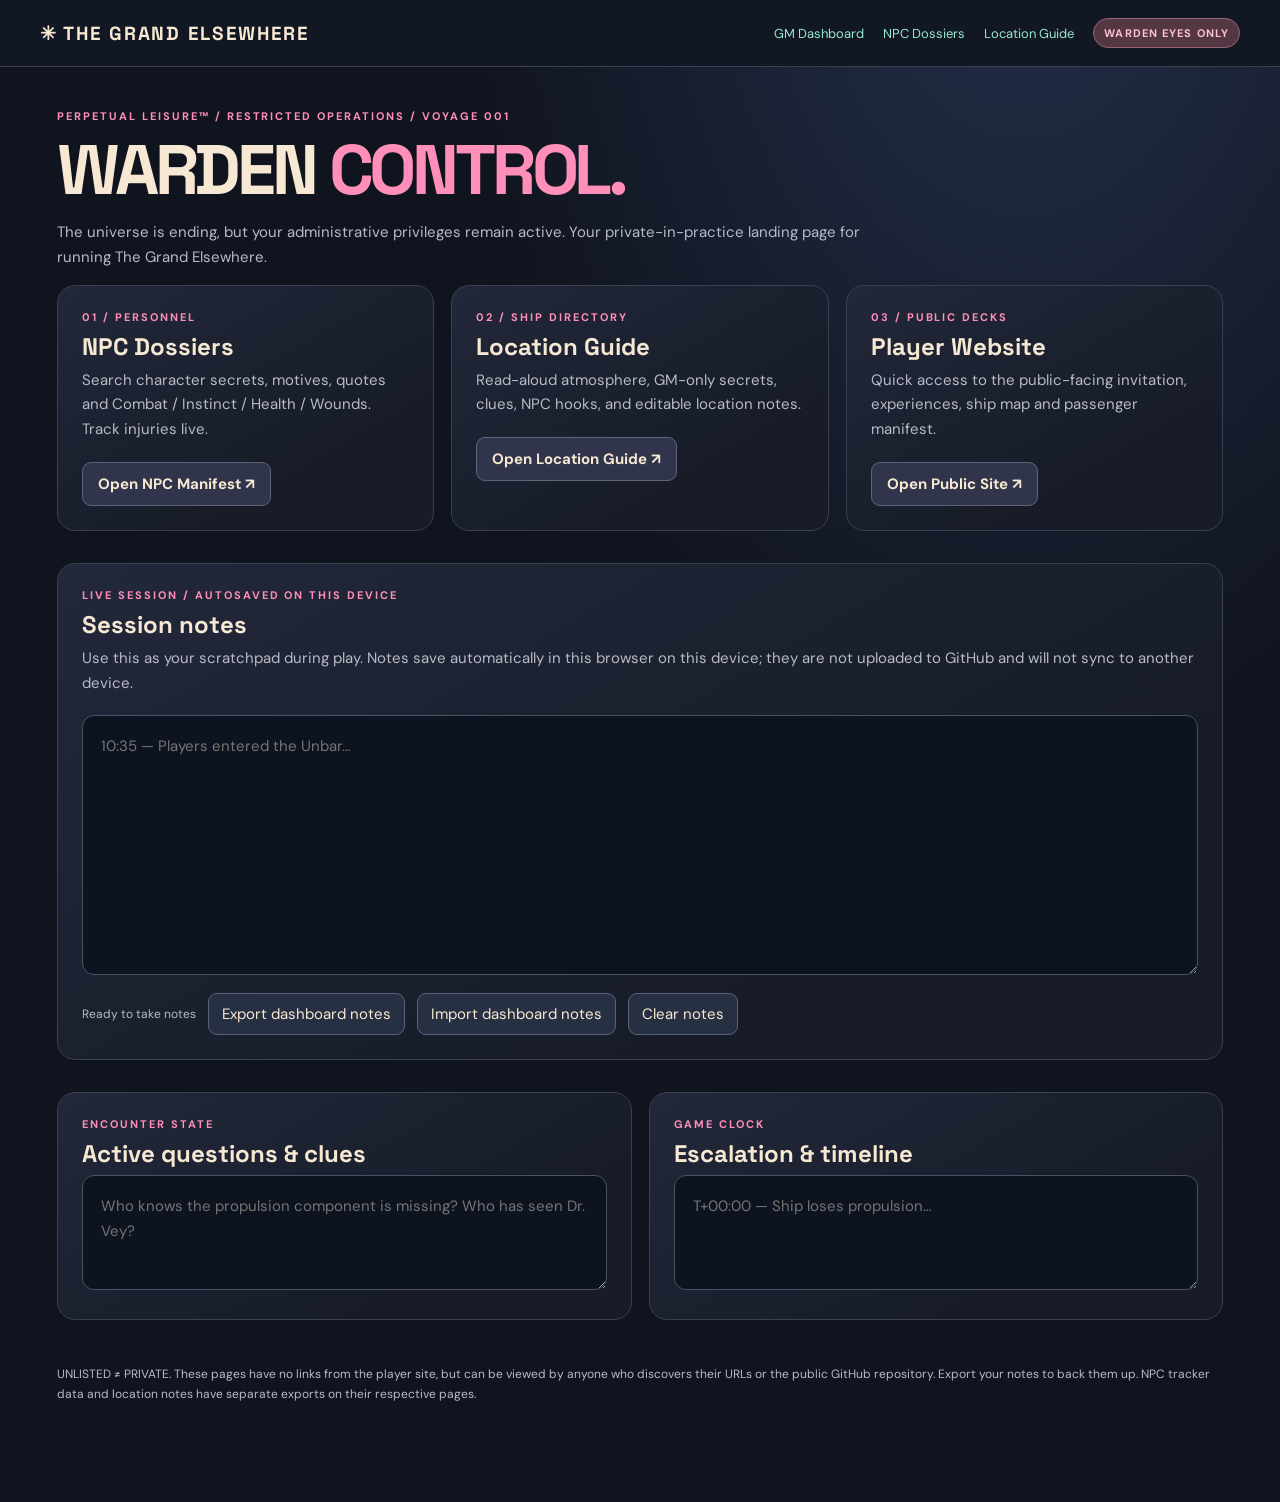
==== gm-dash.html @ 9418e7b9 "Add files via upload" ====
<!doctype html><html lang="en"><head><meta charset="utf-8"><meta name="viewport" content="width=device-width,initial-scale=1"><meta name="robots" content="noindex,nofollow,noarchive"><title>GM Dashboard — The Grand Elsewhere</title><style>@import url('https://fonts.googleapis.com/css2?family=DM+Sans:wght@400;500;600;700&family=Space+Grotesk:wght@400;500;600;700&display=swap');:root{--bg:#10141e;--panel:#191f2b;--line:#394052;--cream:#f7e8d3;--muted:#b8bbc7;--pink:#ff8eb9;--gold:#edce86;--mint:#98e8ce}*{box-sizing:border-box}body{margin:0;background:radial-gradient(ellipse at 80% -10%,#25304c,transparent 40%),var(--bg);color:var(--cream);font:15px 'DM Sans',sans-serif}a{color:var(--mint);text-decoration:none}a:hover{text-decoration:underline}button,input,textarea{font:inherit}button{cursor:pointer}header{border-bottom:1px solid var(--line);padding:18px max(20px,calc((100vw - 1200px)/2));display:flex;gap:16px;flex-wrap:wrap;align-items:center;justify-content:space-between;background:#121823;position:sticky;top:0;z-index:5}.brand{font:700 19px 'Space Grotesk';letter-spacing:.09em}.links{display:flex;gap:19px;align-items:center;flex-wrap:wrap;font-size:13px}.tag{background:#533743;color:#ffc0d5;padding:7px 10px;border:1px solid #966277;border-radius:30px;font-size:11px;font-weight:700;letter-spacing:.1em}main{max-width:1210px;margin:auto;padding:42px 22px 85px}.eyebrow{color:var(--pink);letter-spacing:.18em;font-size:11px;font-weight:700;text-transform:uppercase}h1{font:700 clamp(37px,6vw,70px)/1 'Space Grotesk';letter-spacing:-.06em;margin:12px 0}h1 em{font-style:normal;color:var(--pink)}h2{font:700 24px 'Space Grotesk';margin:8px 0 16px}p{line-height:1.65;color:var(--muted)}.lede{max-width:830px}.grid{display:grid;grid-template-columns:repeat(auto-fit,minmax(min(100%,320px),1fr));gap:17px}.panel,.location{border:1px solid var(--line);border-radius:18px;background:linear-gradient(150deg,#22283a,#171c28 70%);padding:24px}.panel h2{margin:7px 0 6px}.panel p{margin:0 0 20px}.action{display:inline-block;background:#30354b;border:1px solid #62637a;border-radius:9px;padding:11px 15px;font-weight:700;color:var(--cream)}.action:hover{background:#45435e;text-decoration:none}section{margin-top:32px}.textarea{width:100%;min-height:260px;resize:vertical;background:#0d1420;color:var(--cream);border:1px solid #485166;border-radius:12px;padding:18px;line-height:1.65;outline-color:var(--mint)}.smallarea{min-height:115px}.row{display:flex;gap:12px;flex-wrap:wrap;align-items:center}.btn{border:1px solid #59627a;border-radius:9px;background:#273043;color:var(--cream);padding:10px 13px}.btn:hover{border-color:var(--pink)}.meta{font-size:12px;color:var(--muted)}.divider{border-top:1px solid var(--line);margin:26px 0}.helper{color:var(--gold);font-size:12px}.search{width:100%;max-width:440px;border-radius:11px;background:#171f2b;color:var(--cream);border:1px solid var(--line);padding:13px 16px}.locgrid{display:grid;grid-template-columns:repeat(auto-fit,minmax(min(100%,340px),1fr));gap:15px}.location h2{font-size:23px}.location h3{font-size:11px;letter-spacing:.15em;color:var(--mint);margin:20px 0 5px;text-transform:uppercase}.location p{margin:5px 0 12px;font-size:13px}.pill{font-size:10px;letter-spacing:.12em;color:var(--gold);font-weight:700}.location details{border-top:1px solid var(--line);margin-top:17px;padding-top:12px}.location summary{cursor:pointer;color:var(--pink);font-weight:700}.location textarea{width:100%;min-height:83px;background:#0e1420;color:var(--cream);border:1px solid #485166;border-radius:9px;padding:11px;margin-top:12px}.footer{margin-top:45px;font-size:12px;color:var(--muted)}@media(max-width:600px){header{position:relative}}</style></head><body><header><div class="brand">✳ THE GRAND ELSEWHERE</div><nav class="links"><a href="gm-dash.html">GM Dashboard</a><a href="grand_elsewhere_gm.html">NPC Dossiers</a><a href="gm-locations.html">Location Guide</a><span class="tag">WARDEN EYES ONLY</span></nav></header><main><div class="eyebrow">Perpetual Leisure™ / Restricted Operations / Voyage 001</div><h1>WARDEN <em>CONTROL.</em></h1><p class="lede">The universe is ending, but your administrative privileges remain active. Your private-in-practice landing page for running The Grand Elsewhere.</p><div class="grid"><article class="panel"><div class="eyebrow">01 / Personnel</div><h2>NPC Dossiers</h2><p>Search character secrets, motives, quotes and Combat / Instinct / Health / Wounds. Track injuries live.</p><a class="action" href="grand_elsewhere_gm.html">Open NPC Manifest ↗</a></article><article class="panel"><div class="eyebrow">02 / Ship Directory</div><h2>Location Guide</h2><p>Read-aloud atmosphere, GM-only secrets, clues, NPC hooks, and editable location notes.</p><a class="action" href="gm-locations.html">Open Location Guide ↗</a></article><article class="panel"><div class="eyebrow">03 / Public Decks</div><h2>Player Website</h2><p>Quick access to the public-facing invitation, experiences, ship map and passenger manifest.</p><a class="action" href="index.html">Open Public Site ↗</a></article></div><section class="panel"><div class="eyebrow">Live Session / Autosaved on this device</div><h2>Session notes</h2><p>Use this as your scratchpad during play. Notes save automatically in this browser on this device; they are not uploaded to GitHub and will not sync to another device.</p><textarea class="textarea" id="notes" placeholder="10:35 — Players entered the Unbar…"></textarea><div class="row" style="margin-top:13px"><span id="status" class="meta" aria-live="polite">Ready to take notes</span><button class="btn" id="export">Export dashboard notes</button><button class="btn" id="import">Import dashboard notes</button><input id="file" type="file" accept="application/json,.json" hidden><button class="btn" id="clear">Clear notes</button></div></section><section class="grid"><article class="panel"><div class="eyebrow">Encounter state</div><h2>Active questions & clues</h2><textarea class="textarea smallarea" id="clues" placeholder="Who knows the propulsion component is missing? Who has seen Dr. Vey?"></textarea></article><article class="panel"><div class="eyebrow">Game clock</div><h2>Escalation & timeline</h2><textarea class="textarea smallarea" id="timeline" placeholder="T+00:00 — Ship loses propulsion…"></textarea></article></section><p class="footer">UNLISTED ≠ PRIVATE. These pages have no links from the player site, but can be viewed by anyone who discovers their URLs or the public GitHub repository. Export your notes to back them up. NPC tracker data and location notes have separate exports on their respective pages.</p></main><script>const K='grand_elsewhere_dashboard_v1';let d={};try{d=JSON.parse(localStorage.getItem(K)||'{}')}catch{};const ids=['notes','clues','timeline'];for(const id of ids){const el=document.getElementById(id);el.value=d[id]||'';el.addEventListener('input',()=>{d[id]=el.value;try{localStorage.setItem(K,JSON.stringify(d));document.getElementById('status').textContent='Saved locally ✓'}catch{document.getElementById('status').textContent='Save failed — export your notes'}})}document.getElementById('export').onclick=()=>{const a=document.createElement('a'),u=URL.createObjectURL(new Blob([JSON.stringify({version:1,sections:d},null,2)],{type:'application/json'}));a.href=u;a.download='grand-elsewhere-dashboard-notes.json';a.click();setTimeout(()=>URL.revokeObjectURL(u),1500)};document.getElementById('import').onclick=()=>document.getElementById('file').click();document.getElementById('file').onchange=async e=>{const f=e.target.files[0];if(!f)return;try{const obj=JSON.parse(await f.text());if(!obj.sections||typeof obj.sections!=='object')throw Error('Invalid notes file');if(!confirm('Replace the dashboard notes on this device with the imported notes?'))return;d={};for(const id of ids){d[id]=String(obj.sections[id]||'');document.getElementById(id).value=d[id]}localStorage.setItem(K,JSON.stringify(d));document.getElementById('status').textContent='Notes imported'}catch(err){alert('Import failed: '+err.message)}e.target.value=''};document.getElementById('clear').onclick=()=>{if(confirm('Permanently clear all three dashboard note fields on this device?')){d={};for(const id of ids)document.getElementById(id).value='';localStorage.removeItem(K);document.getElementById('status').textContent='Notes cleared'}};</script></body></html>
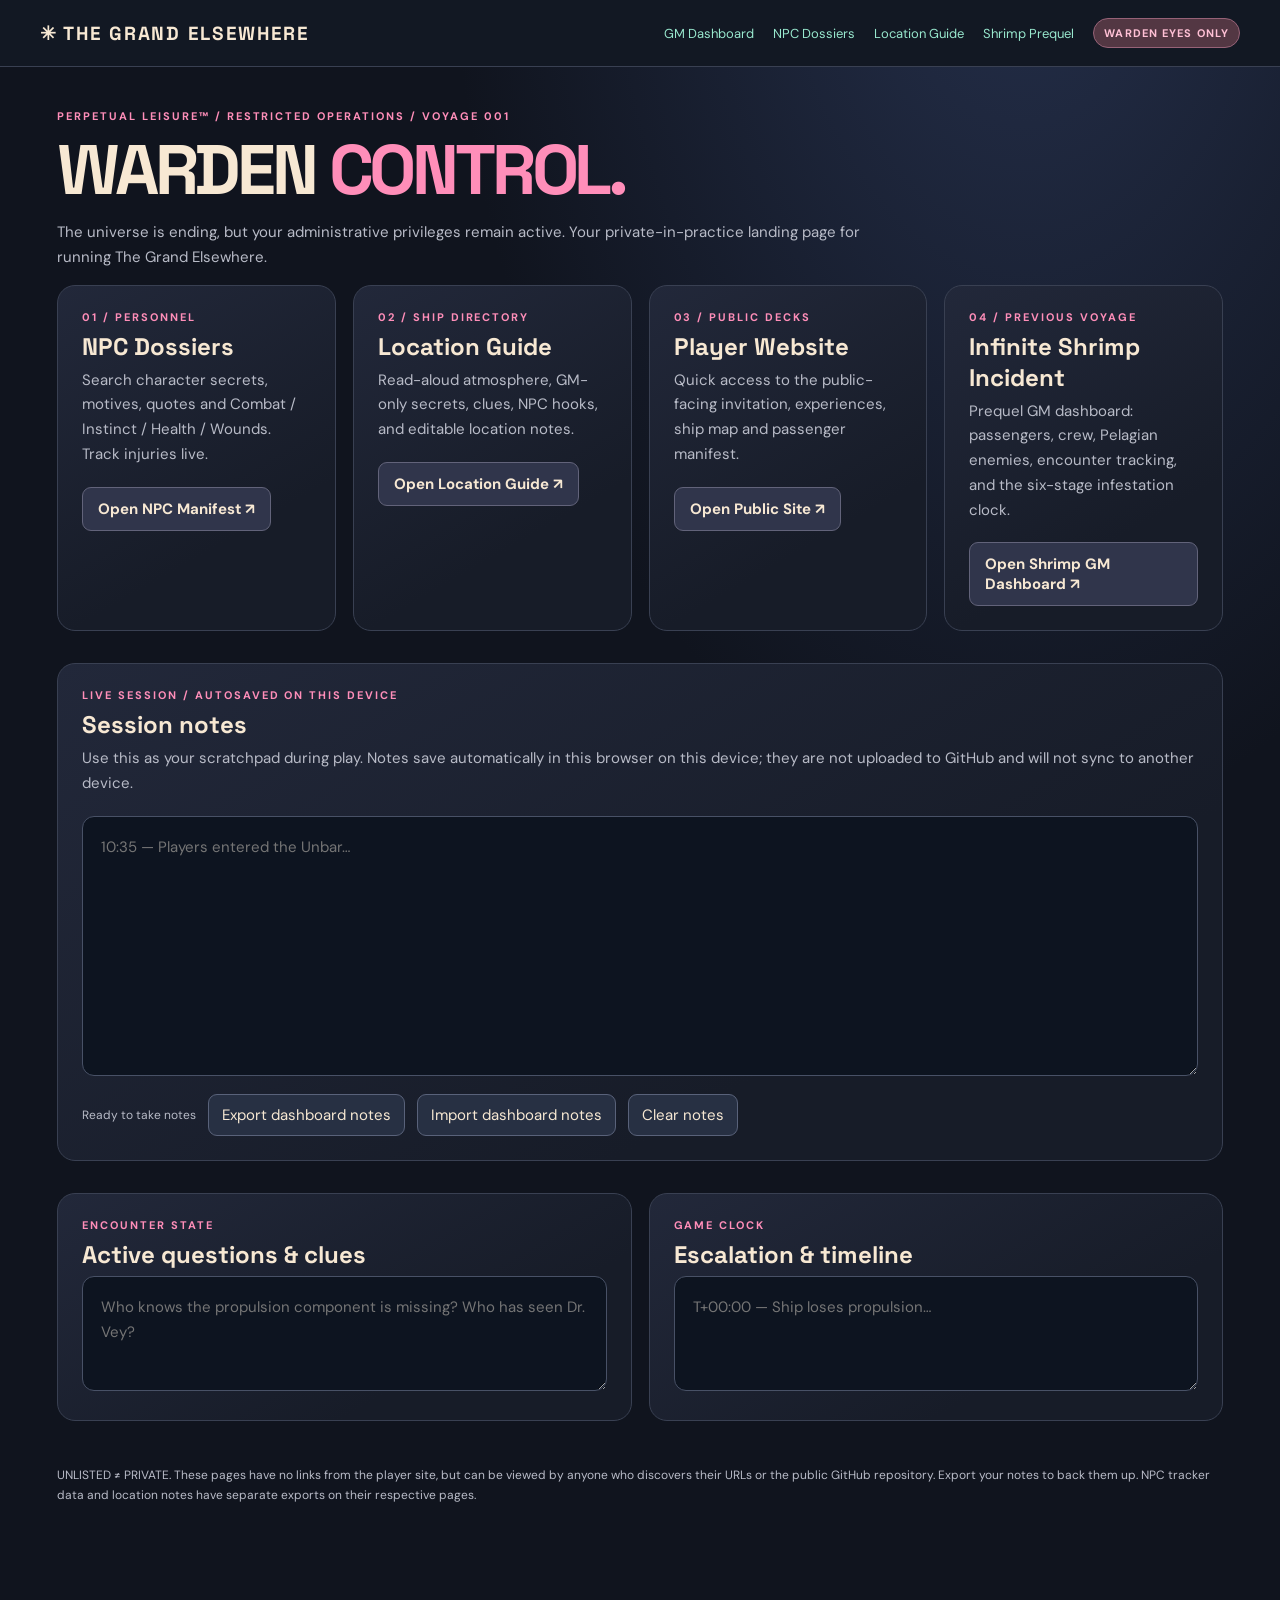
==== commit a6946782: "Add files via upload" ====
--- a/gm-dash.html
+++ b/gm-dash.html
@@ -1 +1,120 @@
-<!doctype html><html lang="en"><head><meta charset="utf-8"><meta name="viewport" content="width=device-width,initial-scale=1"><meta name="robots" content="noindex,nofollow,noarchive"><title>GM Dashboard — The Grand Elsewhere</title><style>@import url('https://fonts.googleapis.com/css2?family=DM+Sans:wght@400;500;600;700&family=Space+Grotesk:wght@400;500;600;700&display=swap');:root{--bg:#10141e;--panel:#191f2b;--line:#394052;--cream:#f7e8d3;--muted:#b8bbc7;--pink:#ff8eb9;--gold:#edce86;--mint:#98e8ce}*{box-sizing:border-box}body{margin:0;background:radial-gradient(ellipse at 80% -10%,#25304c,transparent 40%),var(--bg);color:var(--cream);font:15px 'DM Sans',sans-serif}a{color:var(--mint);text-decoration:none}a:hover{text-decoration:underline}button,input,textarea{font:inherit}button{cursor:pointer}header{border-bottom:1px solid var(--line);padding:18px max(20px,calc((100vw - 1200px)/2));display:flex;gap:16px;flex-wrap:wrap;align-items:center;justify-content:space-between;background:#121823;position:sticky;top:0;z-index:5}.brand{font:700 19px 'Space Grotesk';letter-spacing:.09em}.links{display:flex;gap:19px;align-items:center;flex-wrap:wrap;font-size:13px}.tag{background:#533743;color:#ffc0d5;padding:7px 10px;border:1px solid #966277;border-radius:30px;font-size:11px;font-weight:700;letter-spacing:.1em}main{max-width:1210px;margin:auto;padding:42px 22px 85px}.eyebrow{color:var(--pink);letter-spacing:.18em;font-size:11px;font-weight:700;text-transform:uppercase}h1{font:700 clamp(37px,6vw,70px)/1 'Space Grotesk';letter-spacing:-.06em;margin:12px 0}h1 em{font-style:normal;color:var(--pink)}h2{font:700 24px 'Space Grotesk';margin:8px 0 16px}p{line-height:1.65;color:var(--muted)}.lede{max-width:830px}.grid{display:grid;grid-template-columns:repeat(auto-fit,minmax(min(100%,320px),1fr));gap:17px}.panel,.location{border:1px solid var(--line);border-radius:18px;background:linear-gradient(150deg,#22283a,#171c28 70%);padding:24px}.panel h2{margin:7px 0 6px}.panel p{margin:0 0 20px}.action{display:inline-block;background:#30354b;border:1px solid #62637a;border-radius:9px;padding:11px 15px;font-weight:700;color:var(--cream)}.action:hover{background:#45435e;text-decoration:none}section{margin-top:32px}.textarea{width:100%;min-height:260px;resize:vertical;background:#0d1420;color:var(--cream);border:1px solid #485166;border-radius:12px;padding:18px;line-height:1.65;outline-color:var(--mint)}.smallarea{min-height:115px}.row{display:flex;gap:12px;flex-wrap:wrap;align-items:center}.btn{border:1px solid #59627a;border-radius:9px;background:#273043;color:var(--cream);padding:10px 13px}.btn:hover{border-color:var(--pink)}.meta{font-size:12px;color:var(--muted)}.divider{border-top:1px solid var(--line);margin:26px 0}.helper{color:var(--gold);font-size:12px}.search{width:100%;max-width:440px;border-radius:11px;background:#171f2b;color:var(--cream);border:1px solid var(--line);padding:13px 16px}.locgrid{display:grid;grid-template-columns:repeat(auto-fit,minmax(min(100%,340px),1fr));gap:15px}.location h2{font-size:23px}.location h3{font-size:11px;letter-spacing:.15em;color:var(--mint);margin:20px 0 5px;text-transform:uppercase}.location p{margin:5px 0 12px;font-size:13px}.pill{font-size:10px;letter-spacing:.12em;color:var(--gold);font-weight:700}.location details{border-top:1px solid var(--line);margin-top:17px;padding-top:12px}.location summary{cursor:pointer;color:var(--pink);font-weight:700}.location textarea{width:100%;min-height:83px;background:#0e1420;color:var(--cream);border:1px solid #485166;border-radius:9px;padding:11px;margin-top:12px}.footer{margin-top:45px;font-size:12px;color:var(--muted)}@media(max-width:600px){header{position:relative}}</style></head><body><header><div class="brand">✳ THE GRAND ELSEWHERE</div><nav class="links"><a href="gm-dash.html">GM Dashboard</a><a href="grand_elsewhere_gm.html">NPC Dossiers</a><a href="gm-locations.html">Location Guide</a><span class="tag">WARDEN EYES ONLY</span></nav></header><main><div class="eyebrow">Perpetual Leisure™ / Restricted Operations / Voyage 001</div><h1>WARDEN <em>CONTROL.</em></h1><p class="lede">The universe is ending, but your administrative privileges remain active. Your private-in-practice landing page for running The Grand Elsewhere.</p><div class="grid"><article class="panel"><div class="eyebrow">01 / Personnel</div><h2>NPC Dossiers</h2><p>Search character secrets, motives, quotes and Combat / Instinct / Health / Wounds. Track injuries live.</p><a class="action" href="grand_elsewhere_gm.html">Open NPC Manifest ↗</a></article><article class="panel"><div class="eyebrow">02 / Ship Directory</div><h2>Location Guide</h2><p>Read-aloud atmosphere, GM-only secrets, clues, NPC hooks, and editable location notes.</p><a class="action" href="gm-locations.html">Open Location Guide ↗</a></article><article class="panel"><div class="eyebrow">03 / Public Decks</div><h2>Player Website</h2><p>Quick access to the public-facing invitation, experiences, ship map and passenger manifest.</p><a class="action" href="index.html">Open Public Site ↗</a></article></div><section class="panel"><div class="eyebrow">Live Session / Autosaved on this device</div><h2>Session notes</h2><p>Use this as your scratchpad during play. Notes save automatically in this browser on this device; they are not uploaded to GitHub and will not sync to another device.</p><textarea class="textarea" id="notes" placeholder="10:35 — Players entered the Unbar…"></textarea><div class="row" style="margin-top:13px"><span id="status" class="meta" aria-live="polite">Ready to take notes</span><button class="btn" id="export">Export dashboard notes</button><button class="btn" id="import">Import dashboard notes</button><input id="file" type="file" accept="application/json,.json" hidden><button class="btn" id="clear">Clear notes</button></div></section><section class="grid"><article class="panel"><div class="eyebrow">Encounter state</div><h2>Active questions & clues</h2><textarea class="textarea smallarea" id="clues" placeholder="Who knows the propulsion component is missing? Who has seen Dr. Vey?"></textarea></article><article class="panel"><div class="eyebrow">Game clock</div><h2>Escalation & timeline</h2><textarea class="textarea smallarea" id="timeline" placeholder="T+00:00 — Ship loses propulsion…"></textarea></article></section><p class="footer">UNLISTED ≠ PRIVATE. These pages have no links from the player site, but can be viewed by anyone who discovers their URLs or the public GitHub repository. Export your notes to back them up. NPC tracker data and location notes have separate exports on their respective pages.</p></main><script>const K='grand_elsewhere_dashboard_v1';let d={};try{d=JSON.parse(localStorage.getItem(K)||'{}')}catch{};const ids=['notes','clues','timeline'];for(const id of ids){const el=document.getElementById(id);el.value=d[id]||'';el.addEventListener('input',()=>{d[id]=el.value;try{localStorage.setItem(K,JSON.stringify(d));document.getElementById('status').textContent='Saved locally ✓'}catch{document.getElementById('status').textContent='Save failed — export your notes'}})}document.getElementById('export').onclick=()=>{const a=document.createElement('a'),u=URL.createObjectURL(new Blob([JSON.stringify({version:1,sections:d},null,2)],{type:'application/json'}));a.href=u;a.download='grand-elsewhere-dashboard-notes.json';a.click();setTimeout(()=>URL.revokeObjectURL(u),1500)};document.getElementById('import').onclick=()=>document.getElementById('file').click();document.getElementById('file').onchange=async e=>{const f=e.target.files[0];if(!f)return;try{const obj=JSON.parse(await f.text());if(!obj.sections||typeof obj.sections!=='object')throw Error('Invalid notes file');if(!confirm('Replace the dashboard notes on this device with the imported notes?'))return;d={};for(const id of ids){d[id]=String(obj.sections[id]||'');document.getElementById(id).value=d[id]}localStorage.setItem(K,JSON.stringify(d));document.getElementById('status').textContent='Notes imported'}catch(err){alert('Import failed: '+err.message)}e.target.value=''};document.getElementById('clear').onclick=()=>{if(confirm('Permanently clear all three dashboard note fields on this device?')){d={};for(const id of ids)document.getElementById(id).value='';localStorage.removeItem(K);document.getElementById('status').textContent='Notes cleared'}};</script></body></html>+<!doctype html>
+<html lang="en">
+<head>
+<meta charset="utf-8">
+<meta name="viewport" content="width=device-width,initial-scale=1">
+<meta name="robots" content="noindex,nofollow,noarchive">
+<title>GM Dashboard — The Grand Elsewhere</title>
+<style>
+@import url('https://fonts.googleapis.com/css2?family=DM+Sans:wght@400;500;600;700&family=Space+Grotesk:wght@400;500;600;700&display=swap');
+:root{--bg:#10141e;--panel:#191f2b;--line:#394052;--cream:#f7e8d3;--muted:#b8bbc7;--pink:#ff8eb9;--gold:#edce86;--mint:#98e8ce}
+*{box-sizing:border-box}
+body{margin:0;background:radial-gradient(ellipse at 80% -10%,#25304c,transparent 40%),var(--bg);color:var(--cream);font:15px 'DM Sans',sans-serif}
+a{color:var(--mint);text-decoration:none}a:hover{text-decoration:underline}button,input,textarea{font:inherit}button{cursor:pointer}
+header{border-bottom:1px solid var(--line);padding:18px max(20px,calc((100vw - 1200px)/2));display:flex;gap:16px;flex-wrap:wrap;align-items:center;justify-content:space-between;background:#121823;position:sticky;top:0;z-index:5}
+.brand{font:700 19px 'Space Grotesk';letter-spacing:.09em}.links{display:flex;gap:19px;align-items:center;flex-wrap:wrap;font-size:13px}
+.tag{background:#533743;color:#ffc0d5;padding:7px 10px;border:1px solid #966277;border-radius:30px;font-size:11px;font-weight:700;letter-spacing:.1em}
+main{max-width:1210px;margin:auto;padding:42px 22px 85px}.eyebrow{color:var(--pink);letter-spacing:.18em;font-size:11px;font-weight:700;text-transform:uppercase}
+h1{font:700 clamp(37px,6vw,70px)/1 'Space Grotesk';letter-spacing:-.06em;margin:12px 0}h1 em{font-style:normal;color:var(--pink)}
+h2{font:700 24px 'Space Grotesk';margin:8px 0 16px}p{line-height:1.65;color:var(--muted)}.lede{max-width:830px}
+.grid{display:grid;grid-template-columns:repeat(auto-fit,minmax(min(100%,270px),1fr));gap:17px}
+.panel,.location{border:1px solid var(--line);border-radius:18px;background:linear-gradient(150deg,#22283a,#171c28 70%);padding:24px}
+.panel h2{margin:7px 0 6px}.panel p{margin:0 0 20px}
+.action{display:inline-block;background:#30354b;border:1px solid #62637a;border-radius:9px;padding:11px 15px;font-weight:700;color:var(--cream)}
+.action:hover{background:#45435e;text-decoration:none}
+section{margin-top:32px}.textarea{width:100%;min-height:260px;resize:vertical;background:#0d1420;color:var(--cream);border:1px solid #485166;border-radius:12px;padding:18px;line-height:1.65;outline-color:var(--mint)}
+.smallarea{min-height:115px}.row{display:flex;gap:12px;flex-wrap:wrap;align-items:center}
+.btn{border:1px solid #59627a;border-radius:9px;background:#273043;color:var(--cream);padding:10px 13px}.btn:hover{border-color:var(--pink)}
+.meta{font-size:12px;color:var(--muted)}.divider{border-top:1px solid var(--line);margin:26px 0}.helper{color:var(--gold);font-size:12px}
+.search{width:100%;max-width:440px;border-radius:11px;background:#171f2b;color:var(--cream);border:1px solid var(--line);padding:13px 16px}
+.locgrid{display:grid;grid-template-columns:repeat(auto-fit,minmax(min(100%,340px),1fr));gap:15px}
+.location h2{font-size:23px}.location h3{font-size:11px;letter-spacing:.15em;color:var(--mint);margin:20px 0 5px;text-transform:uppercase}.location p{margin:5px 0 12px;font-size:13px}.pill{font-size:10px;letter-spacing:.12em;color:var(--gold);font-weight:700}.location details{border-top:1px solid var(--line);margin-top:17px;padding-top:12px}.location summary{cursor:pointer;color:var(--pink);font-weight:700}.location textarea{width:100%;min-height:83px;background:#0e1420;color:var(--cream);border:1px solid #485166;border-radius:9px;padding:11px;margin-top:12px}
+.footer{margin-top:45px;font-size:12px;color:var(--muted)}@media(max-width:600px){header{position:relative}}
+</style>
+</head>
+<body>
+<header>
+  <div class="brand">✳ THE GRAND ELSEWHERE</div>
+  <nav class="links">
+    <a href="gm-dash.html">GM Dashboard</a>
+    <a href="grand_elsewhere_gm.html">NPC Dossiers</a>
+    <a href="gm-locations.html">Location Guide</a>
+    <a href="grand_elsewhere_shrimp_gm_v2.html">Shrimp Prequel</a>
+    <span class="tag">WARDEN EYES ONLY</span>
+  </nav>
+</header>
+<main>
+  <div class="eyebrow">Perpetual Leisure™ / Restricted Operations / Voyage 001</div>
+  <h1>WARDEN <em>CONTROL.</em></h1>
+  <p class="lede">The universe is ending, but your administrative privileges remain active. Your private-in-practice landing page for running The Grand Elsewhere.</p>
+  <div class="grid">
+    <article class="panel">
+      <div class="eyebrow">01 / Personnel</div>
+      <h2>NPC Dossiers</h2>
+      <p>Search character secrets, motives, quotes and Combat / Instinct / Health / Wounds. Track injuries live.</p>
+      <a class="action" href="grand_elsewhere_gm.html">Open NPC Manifest ↗</a>
+    </article>
+    <article class="panel">
+      <div class="eyebrow">02 / Ship Directory</div>
+      <h2>Location Guide</h2>
+      <p>Read-aloud atmosphere, GM-only secrets, clues, NPC hooks, and editable location notes.</p>
+      <a class="action" href="gm-locations.html">Open Location Guide ↗</a>
+    </article>
+    <article class="panel">
+      <div class="eyebrow">03 / Public Decks</div>
+      <h2>Player Website</h2>
+      <p>Quick access to the public-facing invitation, experiences, ship map and passenger manifest.</p>
+      <a class="action" href="index.html">Open Public Site ↗</a>
+    </article>
+    <article class="panel">
+      <div class="eyebrow">04 / Previous Voyage</div>
+      <h2>Infinite Shrimp Incident</h2>
+      <p>Prequel GM dashboard: passengers, crew, Pelagian enemies, encounter tracking, and the six-stage infestation clock.</p>
+      <a class="action" href="grand_elsewhere_shrimp_gm_v2.html">Open Shrimp GM Dashboard ↗</a>
+    </article>
+  </div>
+  <section class="panel">
+    <div class="eyebrow">Live Session / Autosaved on this device</div>
+    <h2>Session notes</h2>
+    <p>Use this as your scratchpad during play. Notes save automatically in this browser on this device; they are not uploaded to GitHub and will not sync to another device.</p>
+    <textarea class="textarea" id="notes" placeholder="10:35 — Players entered the Unbar…"></textarea>
+    <div class="row" style="margin-top:13px">
+      <span id="status" class="meta" aria-live="polite">Ready to take notes</span>
+      <button class="btn" id="export">Export dashboard notes</button>
+      <button class="btn" id="import">Import dashboard notes</button>
+      <input id="file" type="file" accept="application/json,.json" hidden>
+      <button class="btn" id="clear">Clear notes</button>
+    </div>
+  </section>
+  <section class="grid">
+    <article class="panel"><div class="eyebrow">Encounter state</div><h2>Active questions &amp; clues</h2><textarea class="textarea smallarea" id="clues" placeholder="Who knows the propulsion component is missing? Who has seen Dr. Vey?"></textarea></article>
+    <article class="panel"><div class="eyebrow">Game clock</div><h2>Escalation &amp; timeline</h2><textarea class="textarea smallarea" id="timeline" placeholder="T+00:00 — Ship loses propulsion…"></textarea></article>
+  </section>
+  <p class="footer">UNLISTED ≠ PRIVATE. These pages have no links from the player site, but can be viewed by anyone who discovers their URLs or the public GitHub repository. Export your notes to back them up. NPC tracker data and location notes have separate exports on their respective pages.</p>
+</main>
+<script>
+const K='grand_elsewhere_dashboard_v1';
+let d={};try{d=JSON.parse(localStorage.getItem(K)||'{}')}catch{}
+const ids=['notes','clues','timeline'];
+for(const id of ids){
+  const el=document.getElementById(id);el.value=d[id]||'';
+  el.addEventListener('input',()=>{d[id]=el.value;try{localStorage.setItem(K,JSON.stringify(d));document.getElementById('status').textContent='Saved locally ✓'}catch{document.getElementById('status').textContent='Save failed — export your notes'}})
+}
+document.getElementById('export').onclick=()=>{
+  const a=document.createElement('a'),u=URL.createObjectURL(new Blob([JSON.stringify({version:1,sections:d},null,2)],{type:'application/json'}));
+  a.href=u;a.download='grand-elsewhere-dashboard-notes.json';a.click();setTimeout(()=>URL.revokeObjectURL(u),1500)
+};
+document.getElementById('import').onclick=()=>document.getElementById('file').click();
+document.getElementById('file').onchange=async e=>{
+  const f=e.target.files[0];if(!f)return;
+  try{const obj=JSON.parse(await f.text());if(!obj.sections||typeof obj.sections!=='object')throw Error('Invalid notes file');if(!confirm('Replace the dashboard notes on this device with the imported notes?'))return;
+    d={};for(const id of ids){d[id]=String(obj.sections[id]||'');document.getElementById(id).value=d[id]};
+    localStorage.setItem(K,JSON.stringify(d));document.getElementById('status').textContent='Notes imported'
+  }catch(err){alert('Import failed: '+err.message)}e.target.value=''
+};
+document.getElementById('clear').onclick=()=>{
+  if(confirm('Permanently clear all three dashboard note fields on this device?')){d={};for(const id of ids)document.getElementById(id).value='';localStorage.removeItem(K);document.getElementById('status').textContent='Notes cleared'}
+};
+</script>
+</body>
+</html>
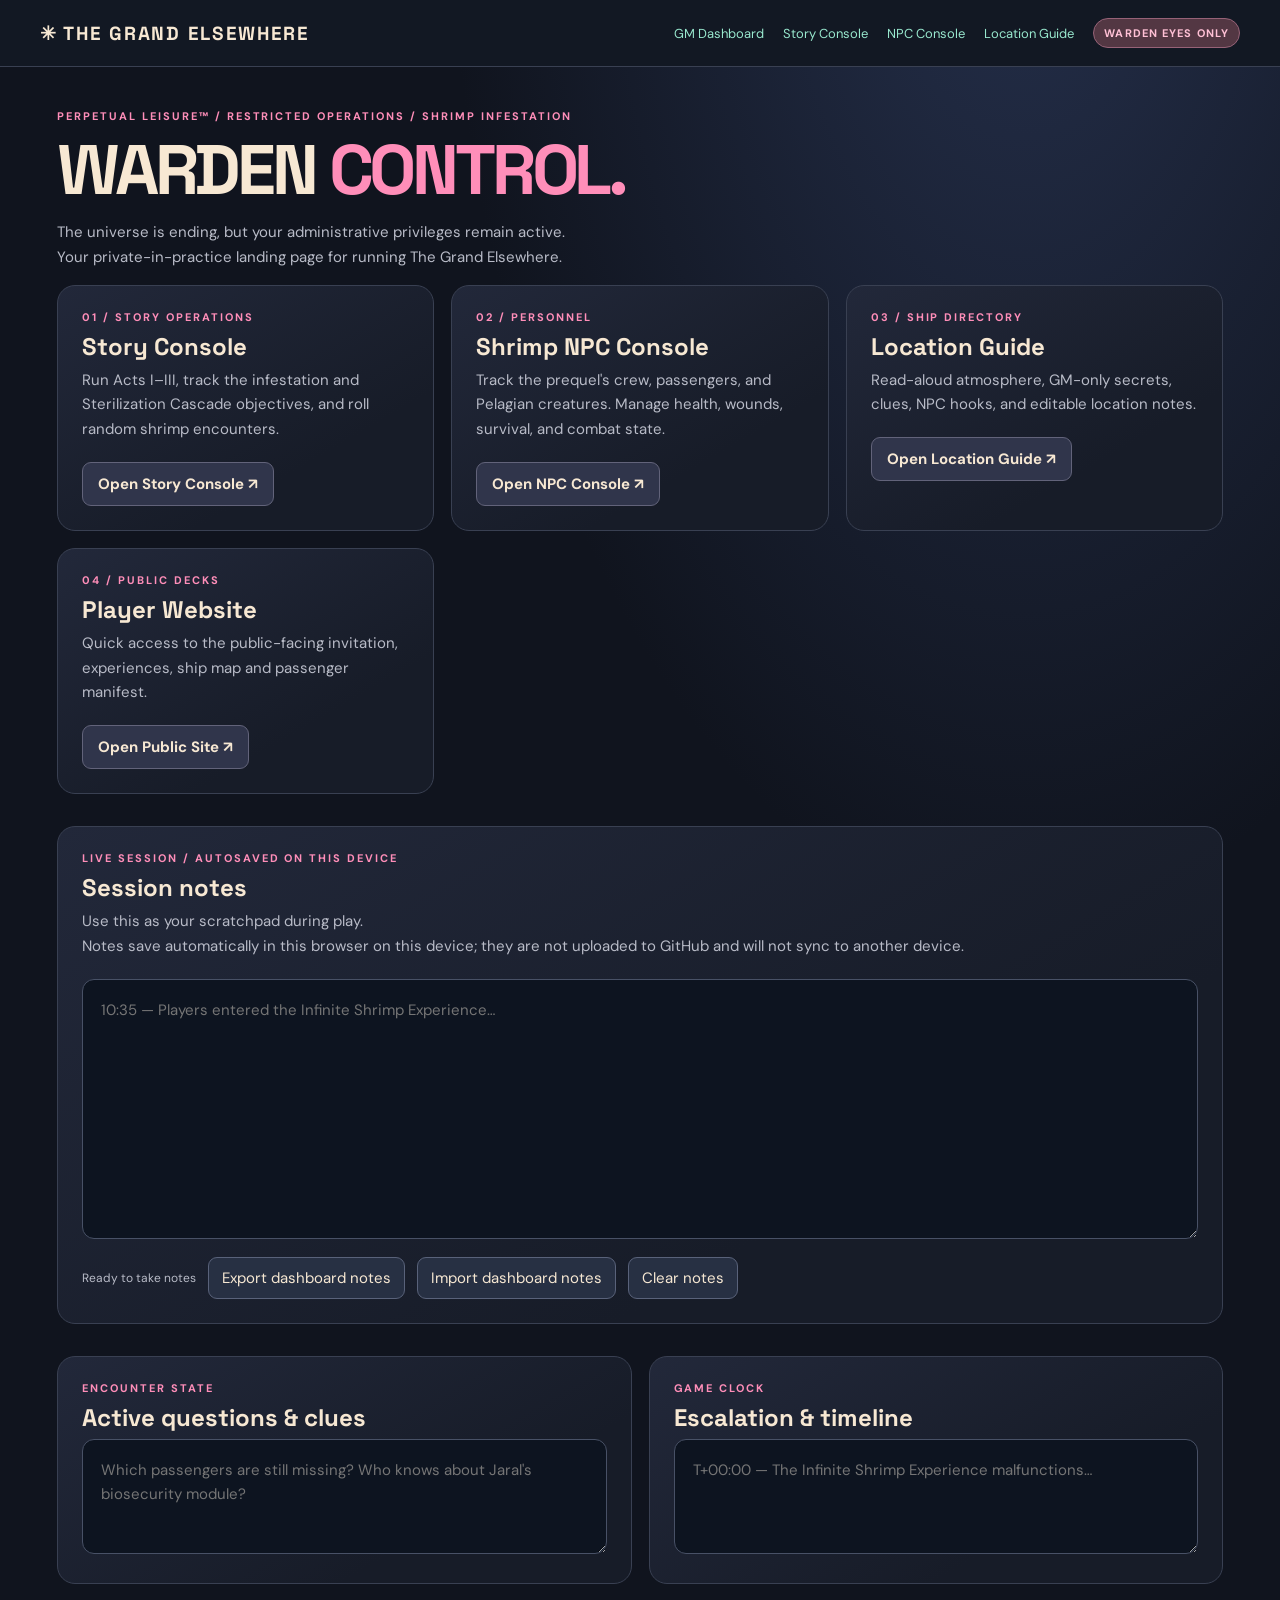
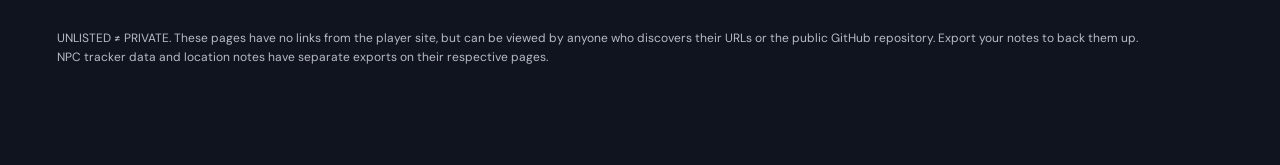
==== commit c72b407a: "Add files via upload" ====
--- a/gm-dash.html
+++ b/gm-dash.html
@@ -8,113 +8,42 @@
 <style>
 @import url('https://fonts.googleapis.com/css2?family=DM+Sans:wght@400;500;600;700&family=Space+Grotesk:wght@400;500;600;700&display=swap');
 :root{--bg:#10141e;--panel:#191f2b;--line:#394052;--cream:#f7e8d3;--muted:#b8bbc7;--pink:#ff8eb9;--gold:#edce86;--mint:#98e8ce}
-*{box-sizing:border-box}
-body{margin:0;background:radial-gradient(ellipse at 80% -10%,#25304c,transparent 40%),var(--bg);color:var(--cream);font:15px 'DM Sans',sans-serif}
+*{box-sizing:border-box}body{margin:0;background:radial-gradient(ellipse at 80% -10%,#25304c,transparent 40%),var(--bg);color:var(--cream);font:15px 'DM Sans',sans-serif}
 a{color:var(--mint);text-decoration:none}a:hover{text-decoration:underline}button,input,textarea{font:inherit}button{cursor:pointer}
 header{border-bottom:1px solid var(--line);padding:18px max(20px,calc((100vw - 1200px)/2));display:flex;gap:16px;flex-wrap:wrap;align-items:center;justify-content:space-between;background:#121823;position:sticky;top:0;z-index:5}
 .brand{font:700 19px 'Space Grotesk';letter-spacing:.09em}.links{display:flex;gap:19px;align-items:center;flex-wrap:wrap;font-size:13px}
 .tag{background:#533743;color:#ffc0d5;padding:7px 10px;border:1px solid #966277;border-radius:30px;font-size:11px;font-weight:700;letter-spacing:.1em}
 main{max-width:1210px;margin:auto;padding:42px 22px 85px}.eyebrow{color:var(--pink);letter-spacing:.18em;font-size:11px;font-weight:700;text-transform:uppercase}
-h1{font:700 clamp(37px,6vw,70px)/1 'Space Grotesk';letter-spacing:-.06em;margin:12px 0}h1 em{font-style:normal;color:var(--pink)}
-h2{font:700 24px 'Space Grotesk';margin:8px 0 16px}p{line-height:1.65;color:var(--muted)}.lede{max-width:830px}
-.grid{display:grid;grid-template-columns:repeat(auto-fit,minmax(min(100%,270px),1fr));gap:17px}
-.panel,.location{border:1px solid var(--line);border-radius:18px;background:linear-gradient(150deg,#22283a,#171c28 70%);padding:24px}
-.panel h2{margin:7px 0 6px}.panel p{margin:0 0 20px}
-.action{display:inline-block;background:#30354b;border:1px solid #62637a;border-radius:9px;padding:11px 15px;font-weight:700;color:var(--cream)}
-.action:hover{background:#45435e;text-decoration:none}
-section{margin-top:32px}.textarea{width:100%;min-height:260px;resize:vertical;background:#0d1420;color:var(--cream);border:1px solid #485166;border-radius:12px;padding:18px;line-height:1.65;outline-color:var(--mint)}
-.smallarea{min-height:115px}.row{display:flex;gap:12px;flex-wrap:wrap;align-items:center}
-.btn{border:1px solid #59627a;border-radius:9px;background:#273043;color:var(--cream);padding:10px 13px}.btn:hover{border-color:var(--pink)}
-.meta{font-size:12px;color:var(--muted)}.divider{border-top:1px solid var(--line);margin:26px 0}.helper{color:var(--gold);font-size:12px}
-.search{width:100%;max-width:440px;border-radius:11px;background:#171f2b;color:var(--cream);border:1px solid var(--line);padding:13px 16px}
-.locgrid{display:grid;grid-template-columns:repeat(auto-fit,minmax(min(100%,340px),1fr));gap:15px}
-.location h2{font-size:23px}.location h3{font-size:11px;letter-spacing:.15em;color:var(--mint);margin:20px 0 5px;text-transform:uppercase}.location p{margin:5px 0 12px;font-size:13px}.pill{font-size:10px;letter-spacing:.12em;color:var(--gold);font-weight:700}.location details{border-top:1px solid var(--line);margin-top:17px;padding-top:12px}.location summary{cursor:pointer;color:var(--pink);font-weight:700}.location textarea{width:100%;min-height:83px;background:#0e1420;color:var(--cream);border:1px solid #485166;border-radius:9px;padding:11px;margin-top:12px}
-.footer{margin-top:45px;font-size:12px;color:var(--muted)}@media(max-width:600px){header{position:relative}}
+h1{font:700 clamp(37px,6vw,70px)/1 'Space Grotesk';letter-spacing:-.06em;margin:12px 0}h1 em{font-style:normal;color:var(--pink)}h2{font:700 24px 'Space Grotesk';margin:8px 0 16px}p{line-height:1.65;color:var(--muted)}.lede{max-width:830px}
+.grid{display:grid;grid-template-columns:repeat(auto-fit,minmax(min(100%,320px),1fr));gap:17px}
+.panel,.location{border:1px solid var(--line);border-radius:18px;background:linear-gradient(150deg,#22283a,#171c28 70%);padding:24px}.panel h2{margin:7px 0 6px}.panel p{margin:0 0 20px}
+.action{display:inline-block;background:#30354b;border:1px solid #62637a;border-radius:9px;padding:11px 15px;font-weight:700;color:var(--cream)}.action:hover{background:#45435e;text-decoration:none}
+section{margin-top:32px}.textarea{width:100%;min-height:260px;resize:vertical;background:#0d1420;color:var(--cream);border:1px solid #485166;border-radius:12px;padding:18px;line-height:1.65;outline-color:var(--mint)}.smallarea{min-height:115px}
+.row{display:flex;gap:12px;flex-wrap:wrap;align-items:center}.btn{border:1px solid #59627a;border-radius:9px;background:#273043;color:var(--cream);padding:10px 13px}.btn:hover{border-color:var(--pink)}.meta{font-size:12px;color:var(--muted)}.divider{border-top:1px solid var(--line);margin:26px 0}.helper{color:var(--gold);font-size:12px}.search{width:100%;max-width:440px;border-radius:11px;background:#171f2b;color:var(--cream);border:1px solid var(--line);padding:13px 16px}.locgrid{display:grid;grid-template-columns:repeat(auto-fit,minmax(min(100%,340px),1fr));gap:15px}.location h2{font-size:23px}.location h3{font-size:11px;letter-spacing:.15em;color:var(--mint);margin:20px 0 5px;text-transform:uppercase}.location p{margin:5px 0 12px;font-size:13px}.pill{font-size:10px;letter-spacing:.12em;color:var(--gold);font-weight:700}.location details{border-top:1px solid var(--line);margin-top:17px;padding-top:12px}.location summary{cursor:pointer;color:var(--pink);font-weight:700}.location textarea{width:100%;min-height:83px;background:#0e1420;color:var(--cream);border:1px solid #485166;border-radius:9px;padding:11px;margin-top:12px}.footer{margin-top:45px;font-size:12px;color:var(--muted)}
+@media(max-width:600px){header{position:relative}}
 </style>
 </head>
 <body>
-<header>
-  <div class="brand">✳ THE GRAND ELSEWHERE</div>
-  <nav class="links">
-    <a href="gm-dash.html">GM Dashboard</a>
-    <a href="grand_elsewhere_gm.html">NPC Dossiers</a>
-    <a href="gm-locations.html">Location Guide</a>
-    <a href="grand_elsewhere_shrimp_gm_v2.html">Shrimp Prequel</a>
-    <span class="tag">WARDEN EYES ONLY</span>
-  </nav>
-</header>
+<header><div class="brand">✳ THE GRAND ELSEWHERE</div><nav class="links"><a href="gm-dash.html">GM Dashboard</a><a href="shrimp_story_console.html">Story Console</a><a href="shrimp_npc_console.html">NPC Console</a><a href="gm-locations.html">Location Guide</a><span class="tag">WARDEN EYES ONLY</span></nav></header>
 <main>
-  <div class="eyebrow">Perpetual Leisure™ / Restricted Operations / Voyage 001</div>
-  <h1>WARDEN <em>CONTROL.</em></h1>
-  <p class="lede">The universe is ending, but your administrative privileges remain active. Your private-in-practice landing page for running The Grand Elsewhere.</p>
-  <div class="grid">
-    <article class="panel">
-      <div class="eyebrow">01 / Personnel</div>
-      <h2>NPC Dossiers</h2>
-      <p>Search character secrets, motives, quotes and Combat / Instinct / Health / Wounds. Track injuries live.</p>
-      <a class="action" href="grand_elsewhere_gm.html">Open NPC Manifest ↗</a>
-    </article>
-    <article class="panel">
-      <div class="eyebrow">02 / Ship Directory</div>
-      <h2>Location Guide</h2>
-      <p>Read-aloud atmosphere, GM-only secrets, clues, NPC hooks, and editable location notes.</p>
-      <a class="action" href="gm-locations.html">Open Location Guide ↗</a>
-    </article>
-    <article class="panel">
-      <div class="eyebrow">03 / Public Decks</div>
-      <h2>Player Website</h2>
-      <p>Quick access to the public-facing invitation, experiences, ship map and passenger manifest.</p>
-      <a class="action" href="index.html">Open Public Site ↗</a>
-    </article>
-    <article class="panel">
-      <div class="eyebrow">04 / Previous Voyage</div>
-      <h2>Infinite Shrimp Incident</h2>
-      <p>Prequel GM dashboard: passengers, crew, Pelagian enemies, encounter tracking, and the six-stage infestation clock.</p>
-      <a class="action" href="grand_elsewhere_shrimp_gm_v2.html">Open Shrimp GM Dashboard ↗</a>
-    </article>
-  </div>
-  <section class="panel">
-    <div class="eyebrow">Live Session / Autosaved on this device</div>
-    <h2>Session notes</h2>
-    <p>Use this as your scratchpad during play. Notes save automatically in this browser on this device; they are not uploaded to GitHub and will not sync to another device.</p>
-    <textarea class="textarea" id="notes" placeholder="10:35 — Players entered the Unbar…"></textarea>
-    <div class="row" style="margin-top:13px">
-      <span id="status" class="meta" aria-live="polite">Ready to take notes</span>
-      <button class="btn" id="export">Export dashboard notes</button>
-      <button class="btn" id="import">Import dashboard notes</button>
-      <input id="file" type="file" accept="application/json,.json" hidden>
-      <button class="btn" id="clear">Clear notes</button>
-    </div>
-  </section>
-  <section class="grid">
-    <article class="panel"><div class="eyebrow">Encounter state</div><h2>Active questions &amp; clues</h2><textarea class="textarea smallarea" id="clues" placeholder="Who knows the propulsion component is missing? Who has seen Dr. Vey?"></textarea></article>
-    <article class="panel"><div class="eyebrow">Game clock</div><h2>Escalation &amp; timeline</h2><textarea class="textarea smallarea" id="timeline" placeholder="T+00:00 — Ship loses propulsion…"></textarea></article>
-  </section>
-  <p class="footer">UNLISTED ≠ PRIVATE. These pages have no links from the player site, but can be viewed by anyone who discovers their URLs or the public GitHub repository. Export your notes to back them up. NPC tracker data and location notes have separate exports on their respective pages.</p>
+<div class="eyebrow">Perpetual Leisure™ / Restricted Operations / Shrimp Infestation</div>
+<h1>WARDEN <em>CONTROL.</em></h1>
+<p class="lede">The universe is ending, but your administrative privileges remain active.<br>Your private-in-practice landing page for running The Grand Elsewhere.</p>
+<div class="grid">
+<article class="panel"><div class="eyebrow">01 / Story Operations</div><h2>Story Console</h2><p>Run Acts I–III, track the infestation and Sterilization Cascade objectives, and roll random shrimp encounters.</p><a class="action" href="shrimp_story_console.html">Open Story Console ↗</a></article>
+<article class="panel"><div class="eyebrow">02 / Personnel</div><h2>Shrimp NPC Console</h2><p>Track the prequel's crew, passengers, and Pelagian creatures. Manage health, wounds, survival, and combat state.</p><a class="action" href="shrimp_npc_console.html">Open NPC Console ↗</a></article>
+<article class="panel"><div class="eyebrow">03 / Ship Directory</div><h2>Location Guide</h2><p>Read-aloud atmosphere, GM-only secrets, clues, NPC hooks, and editable location notes.</p><a class="action" href="gm-locations.html">Open Location Guide ↗</a></article>
+<article class="panel"><div class="eyebrow">04 / Public Decks</div><h2>Player Website</h2><p>Quick access to the public-facing invitation, experiences, ship map and passenger manifest.</p><a class="action" href="index.html">Open Public Site ↗</a></article>
+</div>
+<section class="panel"><div class="eyebrow">Live Session / Autosaved on this device</div><h2>Session notes</h2><p>Use this as your scratchpad during play.<br>Notes save automatically in this browser on this device; they are not uploaded to GitHub and will not sync to another device.</p><textarea class="textarea" id="notes" placeholder="10:35 — Players entered the Infinite Shrimp Experience…"></textarea><div class="row" style="margin-top:13px"><span id="status" class="meta" aria-live="polite">Ready to take notes</span><button class="btn" id="export">Export dashboard notes</button><button class="btn" id="import">Import dashboard notes</button><input id="file" type="file" accept="application/json,.json" hidden><button class="btn" id="clear">Clear notes</button></div></section>
+<section class="grid"><article class="panel"><div class="eyebrow">Encounter state</div><h2>Active questions &amp; clues</h2><textarea class="textarea smallarea" id="clues" placeholder="Which passengers are still missing? Who knows about Jaral's biosecurity module?"></textarea></article><article class="panel"><div class="eyebrow">Game clock</div><h2>Escalation &amp; timeline</h2><textarea class="textarea smallarea" id="timeline" placeholder="T+00:00 — The Infinite Shrimp Experience malfunctions…"></textarea></article></section>
+<p class="footer">UNLISTED ≠ PRIVATE. These pages have no links from the player site, but can be viewed by anyone who discovers their URLs or the public GitHub repository. Export your notes to back them up.<br>NPC tracker data and location notes have separate exports on their respective pages.</p>
 </main>
 <script>
-const K='grand_elsewhere_dashboard_v1';
-let d={};try{d=JSON.parse(localStorage.getItem(K)||'{}')}catch{}
-const ids=['notes','clues','timeline'];
-for(const id of ids){
-  const el=document.getElementById(id);el.value=d[id]||'';
-  el.addEventListener('input',()=>{d[id]=el.value;try{localStorage.setItem(K,JSON.stringify(d));document.getElementById('status').textContent='Saved locally ✓'}catch{document.getElementById('status').textContent='Save failed — export your notes'}})
-}
-document.getElementById('export').onclick=()=>{
-  const a=document.createElement('a'),u=URL.createObjectURL(new Blob([JSON.stringify({version:1,sections:d},null,2)],{type:'application/json'}));
-  a.href=u;a.download='grand-elsewhere-dashboard-notes.json';a.click();setTimeout(()=>URL.revokeObjectURL(u),1500)
-};
-document.getElementById('import').onclick=()=>document.getElementById('file').click();
-document.getElementById('file').onchange=async e=>{
-  const f=e.target.files[0];if(!f)return;
-  try{const obj=JSON.parse(await f.text());if(!obj.sections||typeof obj.sections!=='object')throw Error('Invalid notes file');if(!confirm('Replace the dashboard notes on this device with the imported notes?'))return;
-    d={};for(const id of ids){d[id]=String(obj.sections[id]||'');document.getElementById(id).value=d[id]};
-    localStorage.setItem(K,JSON.stringify(d));document.getElementById('status').textContent='Notes imported'
-  }catch(err){alert('Import failed: '+err.message)}e.target.value=''
-};
-document.getElementById('clear').onclick=()=>{
-  if(confirm('Permanently clear all three dashboard note fields on this device?')){d={};for(const id of ids)document.getElementById(id).value='';localStorage.removeItem(K);document.getElementById('status').textContent='Notes cleared'}
-};
+const K='grand_elsewhere_dashboard_v1';let d={};try{d=JSON.parse(localStorage.getItem(K)||'{}')}catch{};
+const ids=['notes','clues','timeline'];for(const id of ids){const el=document.getElementById(id);el.value=d[id]||'';el.addEventListener('input',()=>{d[id]=el.value;try{localStorage.setItem(K,JSON.stringify(d));document.getElementById('status').textContent='Saved locally ✓'}catch{document.getElementById('status').textContent='Save failed — export your notes'}})}
+document.getElementById('export').onclick=()=>{const a=document.createElement('a'),u=URL.createObjectURL(new Blob([JSON.stringify({version:1,sections:d},null,2)],{type:'application/json'}));a.href=u;a.download='grand-elsewhere-dashboard-notes.json';a.click();setTimeout(()=>URL.revokeObjectURL(u),1500)};
+document.getElementById('import').onclick=()=>document.getElementById('file').click();document.getElementById('file').onchange=async e=>{const f=e.target.files[0];if(!f)return;try{const obj=JSON.parse(await f.text());if(!obj.sections||typeof obj.sections!=='object')throw Error('Invalid notes file');if(!confirm('Replace the dashboard notes on this device with the imported notes?'))return;d={};for(const id of ids){d[id]=String(obj.sections[id]||'');document.getElementById(id).value=d[id]}localStorage.setItem(K,JSON.stringify(d));document.getElementById('status').textContent='Notes imported'}catch(err){alert('Import failed: '+err.message)}e.target.value=''};
+document.getElementById('clear').onclick=()=>{if(confirm('Permanently clear all three dashboard note fields on this device?')){d={};for(const id of ids)document.getElementById(id).value='';localStorage.removeItem(K);document.getElementById('status').textContent='Notes cleared'}};
 </script>
-</body>
-</html>
+</body></html>
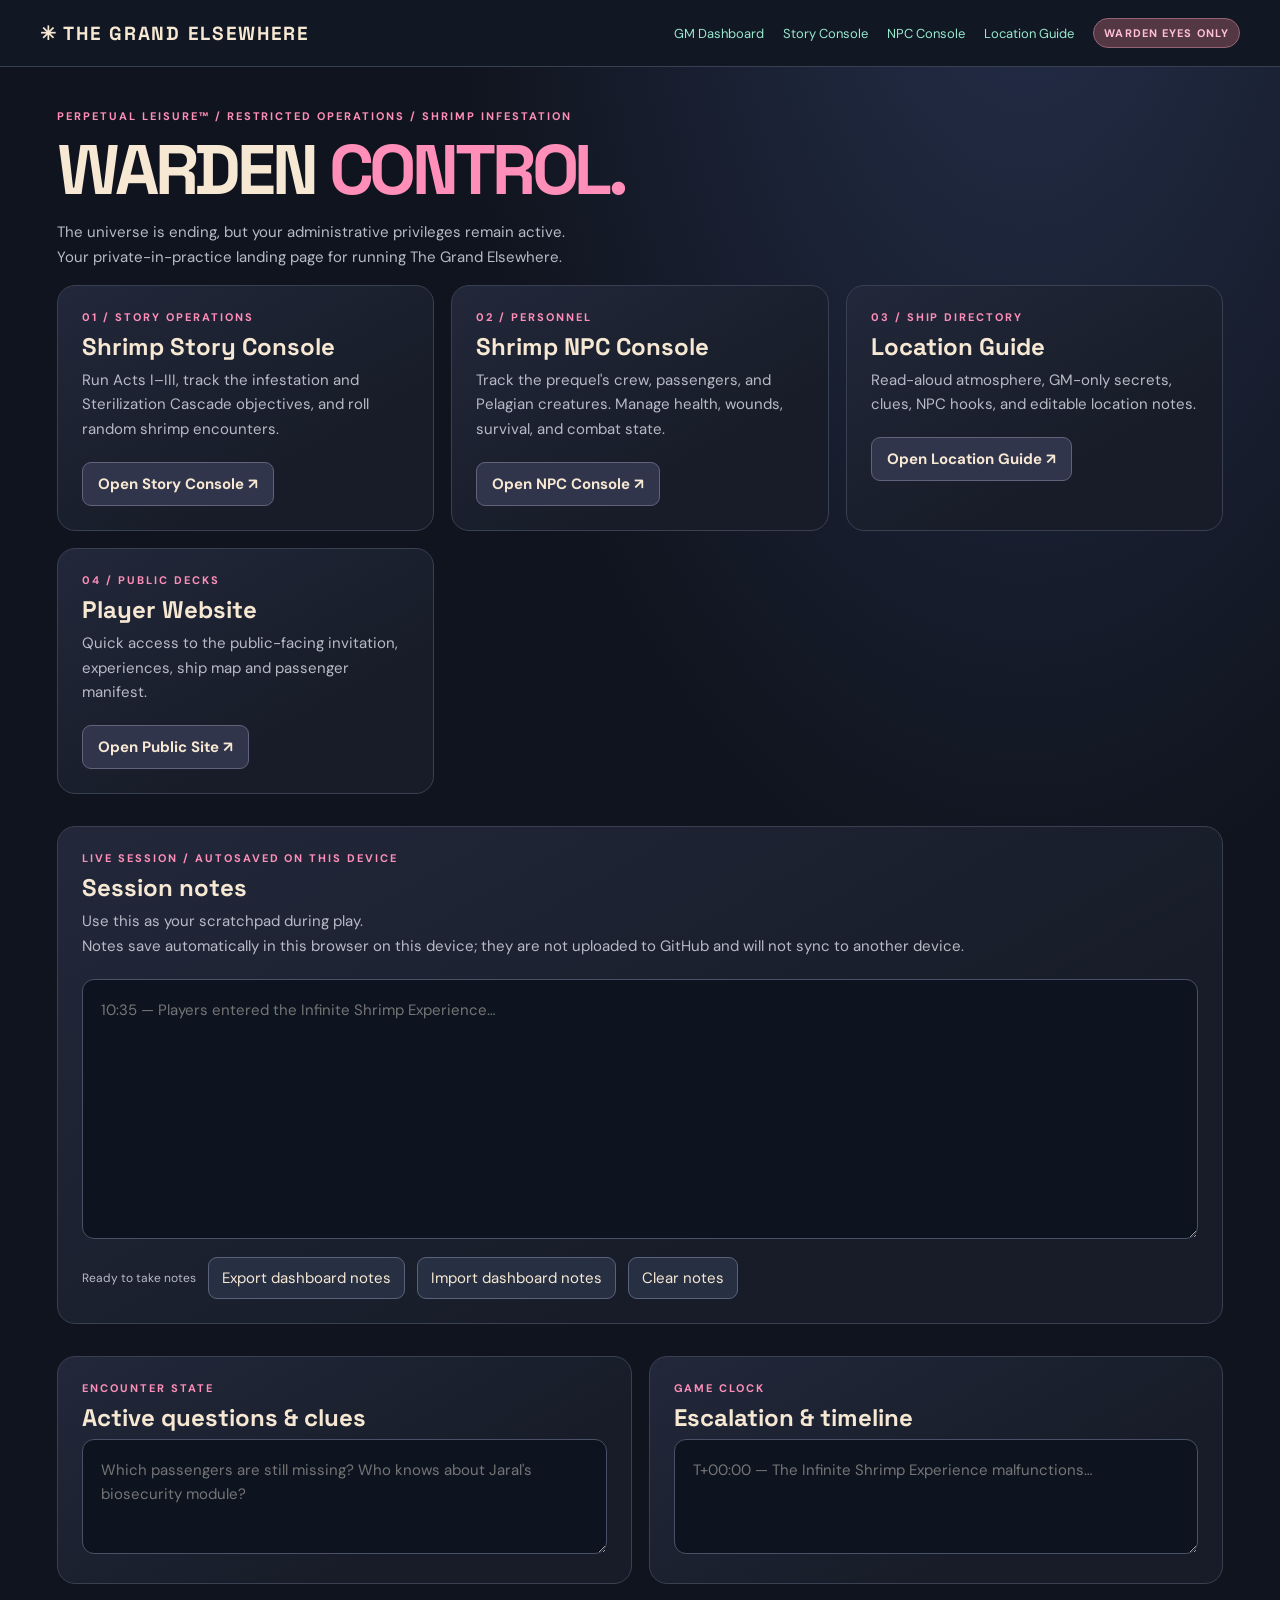
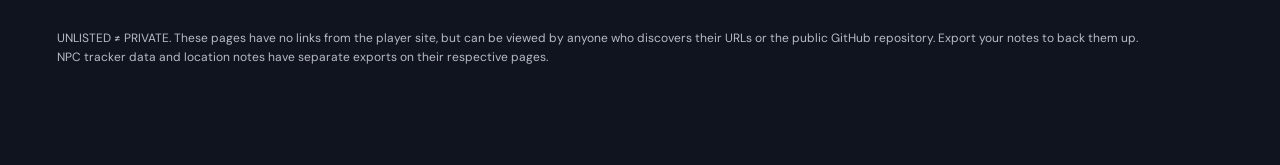
==== commit 3b1c2b33: "Update gm-dash.html" ====
--- a/gm-dash.html
+++ b/gm-dash.html
@@ -30,7 +30,7 @@
 <h1>WARDEN <em>CONTROL.</em></h1>
 <p class="lede">The universe is ending, but your administrative privileges remain active.<br>Your private-in-practice landing page for running The Grand Elsewhere.</p>
 <div class="grid">
-<article class="panel"><div class="eyebrow">01 / Story Operations</div><h2>Story Console</h2><p>Run Acts I–III, track the infestation and Sterilization Cascade objectives, and roll random shrimp encounters.</p><a class="action" href="shrimp_story_console.html">Open Story Console ↗</a></article>
+<article class="panel"><div class="eyebrow">01 / Story Operations</div><h2>Shrimp Story Console</h2><p>Run Acts I–III, track the infestation and Sterilization Cascade objectives, and roll random shrimp encounters.</p><a class="action" href="shrimp_story_console.html">Open Story Console ↗</a></article>
 <article class="panel"><div class="eyebrow">02 / Personnel</div><h2>Shrimp NPC Console</h2><p>Track the prequel's crew, passengers, and Pelagian creatures. Manage health, wounds, survival, and combat state.</p><a class="action" href="shrimp_npc_console.html">Open NPC Console ↗</a></article>
 <article class="panel"><div class="eyebrow">03 / Ship Directory</div><h2>Location Guide</h2><p>Read-aloud atmosphere, GM-only secrets, clues, NPC hooks, and editable location notes.</p><a class="action" href="gm-locations.html">Open Location Guide ↗</a></article>
 <article class="panel"><div class="eyebrow">04 / Public Decks</div><h2>Player Website</h2><p>Quick access to the public-facing invitation, experiences, ship map and passenger manifest.</p><a class="action" href="index.html">Open Public Site ↗</a></article>
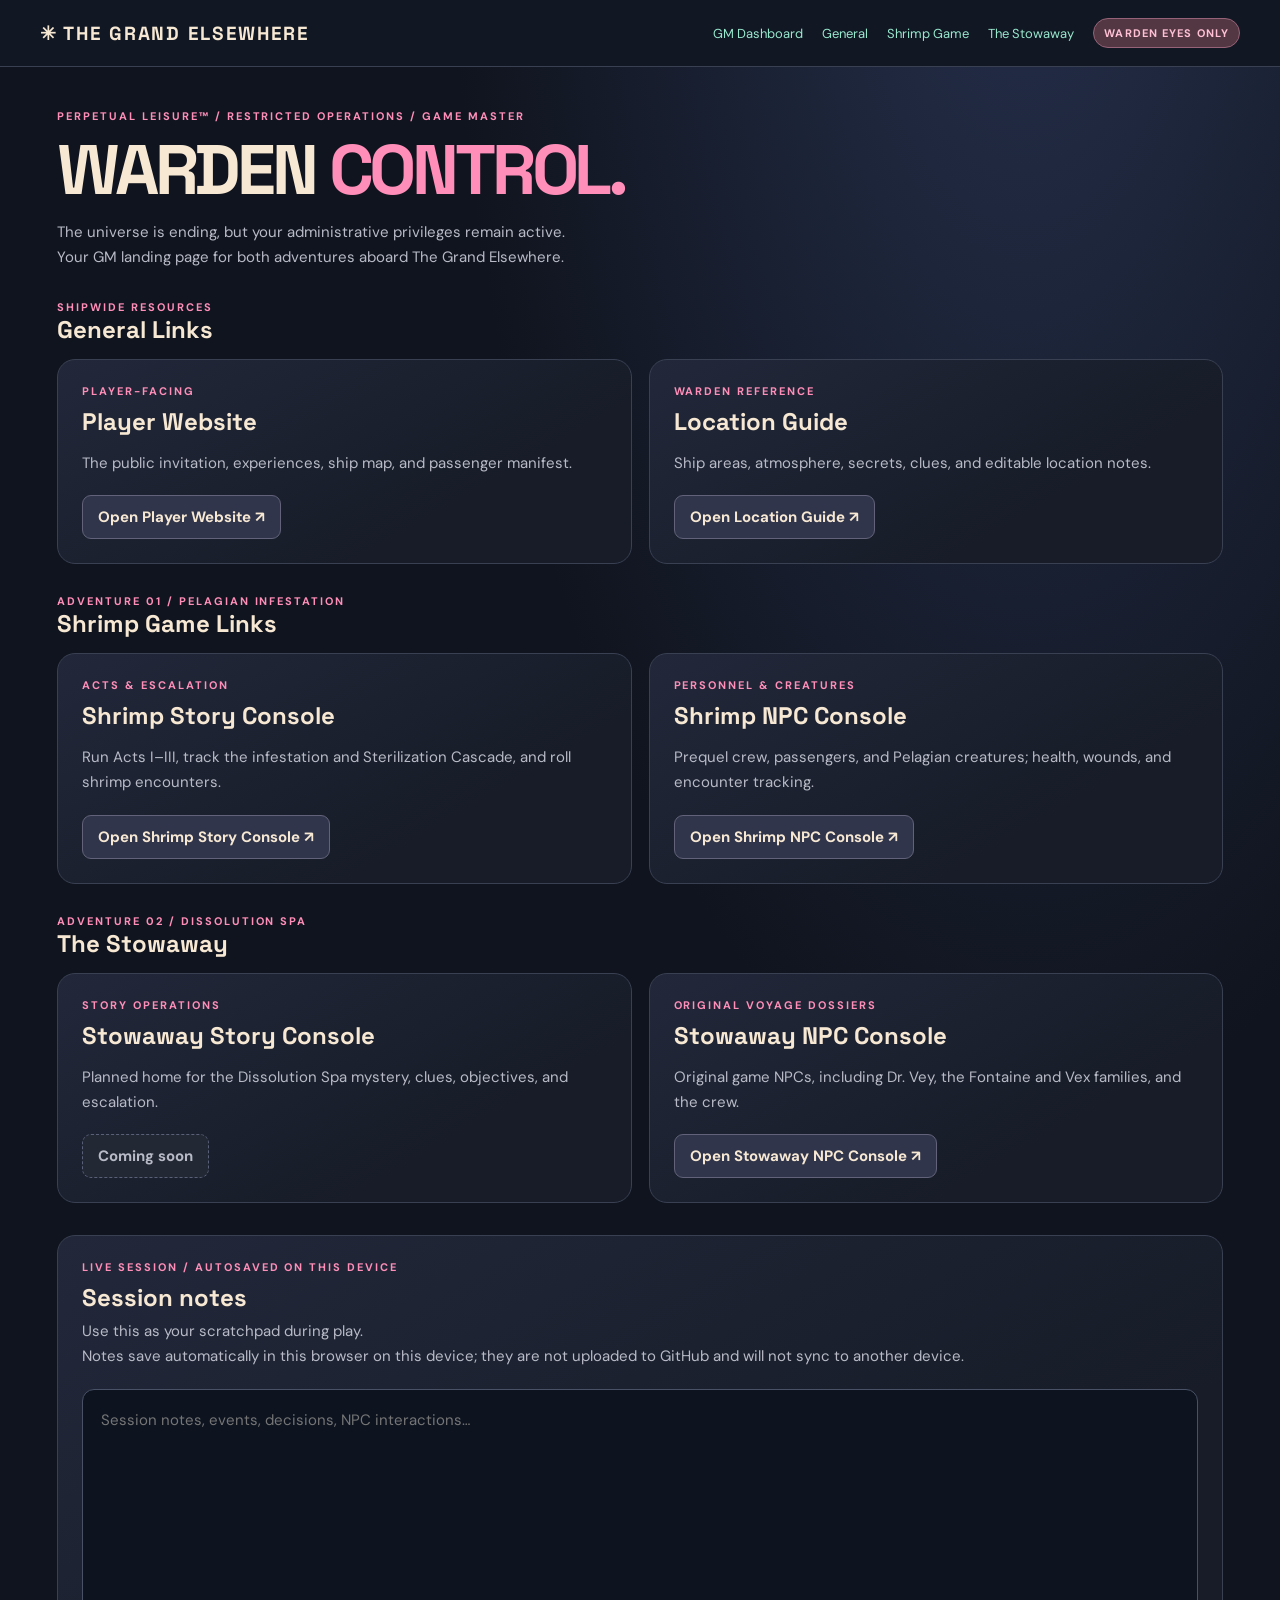
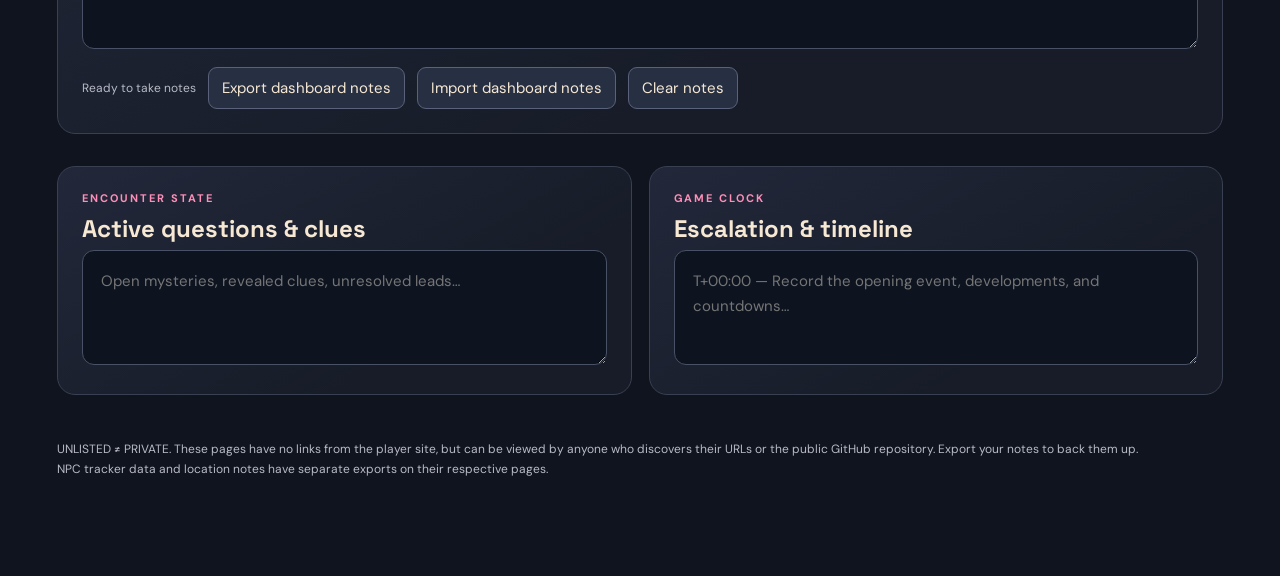
==== commit 9b39e198: "Add files via upload" ====
--- a/gm-dash.html
+++ b/gm-dash.html
@@ -16,7 +16,7 @@
 main{max-width:1210px;margin:auto;padding:42px 22px 85px}.eyebrow{color:var(--pink);letter-spacing:.18em;font-size:11px;font-weight:700;text-transform:uppercase}
 h1{font:700 clamp(37px,6vw,70px)/1 'Space Grotesk';letter-spacing:-.06em;margin:12px 0}h1 em{font-style:normal;color:var(--pink)}h2{font:700 24px 'Space Grotesk';margin:8px 0 16px}p{line-height:1.65;color:var(--muted)}.lede{max-width:830px}
 .grid{display:grid;grid-template-columns:repeat(auto-fit,minmax(min(100%,320px),1fr));gap:17px}
-.panel,.location{border:1px solid var(--line);border-radius:18px;background:linear-gradient(150deg,#22283a,#171c28 70%);padding:24px}.panel h2{margin:7px 0 6px}.panel p{margin:0 0 20px}
+.panel,.location{border:1px solid var(--line);border-radius:18px;background:linear-gradient(150deg,#22283a,#171c28 70%);padding:24px}.panel h2{margin:7px 0 6px}.panel p{margin:0 0 20px}.link-section{margin-top:30px}.link-section h2{margin:0 0 14px;font-size:24px}.link-section .grid{grid-template-columns:repeat(auto-fit,minmax(min(100%,330px),1fr))}.placeholder{display:inline-block;background:#232835;border:1px dashed #596077;border-radius:9px;padding:11px 15px;color:var(--muted);font-weight:700;cursor:not-allowed}.panel .eyebrow{margin-bottom:8px}
 .action{display:inline-block;background:#30354b;border:1px solid #62637a;border-radius:9px;padding:11px 15px;font-weight:700;color:var(--cream)}.action:hover{background:#45435e;text-decoration:none}
 section{margin-top:32px}.textarea{width:100%;min-height:260px;resize:vertical;background:#0d1420;color:var(--cream);border:1px solid #485166;border-radius:12px;padding:18px;line-height:1.65;outline-color:var(--mint)}.smallarea{min-height:115px}
 .row{display:flex;gap:12px;flex-wrap:wrap;align-items:center}.btn{border:1px solid #59627a;border-radius:9px;background:#273043;color:var(--cream);padding:10px 13px}.btn:hover{border-color:var(--pink)}.meta{font-size:12px;color:var(--muted)}.divider{border-top:1px solid var(--line);margin:26px 0}.helper{color:var(--gold);font-size:12px}.search{width:100%;max-width:440px;border-radius:11px;background:#171f2b;color:var(--cream);border:1px solid var(--line);padding:13px 16px}.locgrid{display:grid;grid-template-columns:repeat(auto-fit,minmax(min(100%,340px),1fr));gap:15px}.location h2{font-size:23px}.location h3{font-size:11px;letter-spacing:.15em;color:var(--mint);margin:20px 0 5px;text-transform:uppercase}.location p{margin:5px 0 12px;font-size:13px}.pill{font-size:10px;letter-spacing:.12em;color:var(--gold);font-weight:700}.location details{border-top:1px solid var(--line);margin-top:17px;padding-top:12px}.location summary{cursor:pointer;color:var(--pink);font-weight:700}.location textarea{width:100%;min-height:83px;background:#0e1420;color:var(--cream);border:1px solid #485166;border-radius:9px;padding:11px;margin-top:12px}.footer{margin-top:45px;font-size:12px;color:var(--muted)}
@@ -24,19 +24,25 @@
 </style>
 </head>
 <body>
-<header><div class="brand">✳ THE GRAND ELSEWHERE</div><nav class="links"><a href="gm-dash.html">GM Dashboard</a><a href="shrimp_story_console.html">Story Console</a><a href="shrimp_npc_console.html">NPC Console</a><a href="gm-locations.html">Location Guide</a><span class="tag">WARDEN EYES ONLY</span></nav></header>
+<header><div class="brand">✳ THE GRAND ELSEWHERE</div><nav class="links" aria-label="Site navigation"><a href="gm-dash.html">GM Dashboard</a><a href="#general">General</a><a href="#shrimp">Shrimp Game</a><a href="#stowaway">The Stowaway</a><span class="tag">WARDEN EYES ONLY</span></nav></header>
 <main>
-<div class="eyebrow">Perpetual Leisure™ / Restricted Operations / Shrimp Infestation</div>
+<div class="eyebrow">Perpetual Leisure™ / Restricted Operations / Game Master</div>
 <h1>WARDEN <em>CONTROL.</em></h1>
-<p class="lede">The universe is ending, but your administrative privileges remain active.<br>Your private-in-practice landing page for running The Grand Elsewhere.</p>
-<div class="grid">
-<article class="panel"><div class="eyebrow">01 / Story Operations</div><h2>Shrimp Story Console</h2><p>Run Acts I–III, track the infestation and Sterilization Cascade objectives, and roll random shrimp encounters.</p><a class="action" href="shrimp_story_console.html">Open Story Console ↗</a></article>
-<article class="panel"><div class="eyebrow">02 / Personnel</div><h2>Shrimp NPC Console</h2><p>Track the prequel's crew, passengers, and Pelagian creatures. Manage health, wounds, survival, and combat state.</p><a class="action" href="shrimp_npc_console.html">Open NPC Console ↗</a></article>
-<article class="panel"><div class="eyebrow">03 / Ship Directory</div><h2>Location Guide</h2><p>Read-aloud atmosphere, GM-only secrets, clues, NPC hooks, and editable location notes.</p><a class="action" href="gm-locations.html">Open Location Guide ↗</a></article>
-<article class="panel"><div class="eyebrow">04 / Public Decks</div><h2>Player Website</h2><p>Quick access to the public-facing invitation, experiences, ship map and passenger manifest.</p><a class="action" href="index.html">Open Public Site ↗</a></article>
-</div>
-<section class="panel"><div class="eyebrow">Live Session / Autosaved on this device</div><h2>Session notes</h2><p>Use this as your scratchpad during play.<br>Notes save automatically in this browser on this device; they are not uploaded to GitHub and will not sync to another device.</p><textarea class="textarea" id="notes" placeholder="10:35 — Players entered the Infinite Shrimp Experience…"></textarea><div class="row" style="margin-top:13px"><span id="status" class="meta" aria-live="polite">Ready to take notes</span><button class="btn" id="export">Export dashboard notes</button><button class="btn" id="import">Import dashboard notes</button><input id="file" type="file" accept="application/json,.json" hidden><button class="btn" id="clear">Clear notes</button></div></section>
-<section class="grid"><article class="panel"><div class="eyebrow">Encounter state</div><h2>Active questions &amp; clues</h2><textarea class="textarea smallarea" id="clues" placeholder="Which passengers are still missing? Who knows about Jaral's biosecurity module?"></textarea></article><article class="panel"><div class="eyebrow">Game clock</div><h2>Escalation &amp; timeline</h2><textarea class="textarea smallarea" id="timeline" placeholder="T+00:00 — The Infinite Shrimp Experience malfunctions…"></textarea></article></section>
+<p class="lede">The universe is ending, but your administrative privileges remain active.<br>Your GM landing page for both adventures aboard The Grand Elsewhere.</p>
+<section class="link-section" id="general" aria-labelledby="general-heading"><div class="eyebrow">Shipwide resources</div><h2 id="general-heading">General Links</h2><div class="grid">
+<article class="panel"><div class="eyebrow">Player-facing</div><h2>Player Website</h2><p>The public invitation, experiences, ship map, and passenger manifest.</p><a class="action" href="index.html">Open Player Website ↗</a></article>
+<article class="panel"><div class="eyebrow">Warden reference</div><h2>Location Guide</h2><p>Ship areas, atmosphere, secrets, clues, and editable location notes.</p><a class="action" href="gm-locations.html">Open Location Guide ↗</a></article>
+</div></section>
+<section class="link-section" id="shrimp" aria-labelledby="shrimp-heading"><div class="eyebrow">Adventure 01 / Pelagian infestation</div><h2 id="shrimp-heading">Shrimp Game Links</h2><div class="grid">
+<article class="panel"><div class="eyebrow">Acts &amp; escalation</div><h2>Shrimp Story Console</h2><p>Run Acts I–III, track the infestation and Sterilization Cascade, and roll shrimp encounters.</p><a class="action" href="shrimp_story_console.html">Open Shrimp Story Console ↗</a></article>
+<article class="panel"><div class="eyebrow">Personnel &amp; creatures</div><h2>Shrimp NPC Console</h2><p>Prequel crew, passengers, and Pelagian creatures; health, wounds, and encounter tracking.</p><a class="action" href="shrimp_npc_console.html">Open Shrimp NPC Console ↗</a></article>
+</div></section>
+<section class="link-section" id="stowaway" aria-labelledby="stowaway-heading"><div class="eyebrow">Adventure 02 / Dissolution Spa</div><h2 id="stowaway-heading">The Stowaway</h2><div class="grid">
+<article class="panel"><div class="eyebrow">Story operations</div><h2>Stowaway Story Console</h2><p>Planned home for the Dissolution Spa mystery, clues, objectives, and escalation.</p><span class="placeholder" aria-label="Stowaway Story Console coming soon">Coming soon</span></article>
+<article class="panel"><div class="eyebrow">Original voyage dossiers</div><h2>Stowaway NPC Console</h2><p>Original game NPCs, including Dr. Vey, the Fontaine and Vex families, and the crew.</p><a class="action" href="grand_elsewhere_gm.html">Open Stowaway NPC Console ↗</a></article>
+</div></section>
+<section class="panel"><div class="eyebrow">Live Session / Autosaved on this device</div><h2>Session notes</h2><p>Use this as your scratchpad during play.<br>Notes save automatically in this browser on this device; they are not uploaded to GitHub and will not sync to another device.</p><textarea class="textarea" id="notes" placeholder="Session notes, events, decisions, NPC interactions…"></textarea><div class="row" style="margin-top:13px"><span id="status" class="meta" aria-live="polite">Ready to take notes</span><button class="btn" id="export">Export dashboard notes</button><button class="btn" id="import">Import dashboard notes</button><input id="file" type="file" accept="application/json,.json" hidden><button class="btn" id="clear">Clear notes</button></div></section>
+<section class="grid"><article class="panel"><div class="eyebrow">Encounter state</div><h2>Active questions &amp; clues</h2><textarea class="textarea smallarea" id="clues" placeholder="Open mysteries, revealed clues, unresolved leads…"></textarea></article><article class="panel"><div class="eyebrow">Game clock</div><h2>Escalation &amp; timeline</h2><textarea class="textarea smallarea" id="timeline" placeholder="T+00:00 — Record the opening event, developments, and countdowns…"></textarea></article></section>
 <p class="footer">UNLISTED ≠ PRIVATE. These pages have no links from the player site, but can be viewed by anyone who discovers their URLs or the public GitHub repository. Export your notes to back them up.<br>NPC tracker data and location notes have separate exports on their respective pages.</p>
 </main>
 <script>
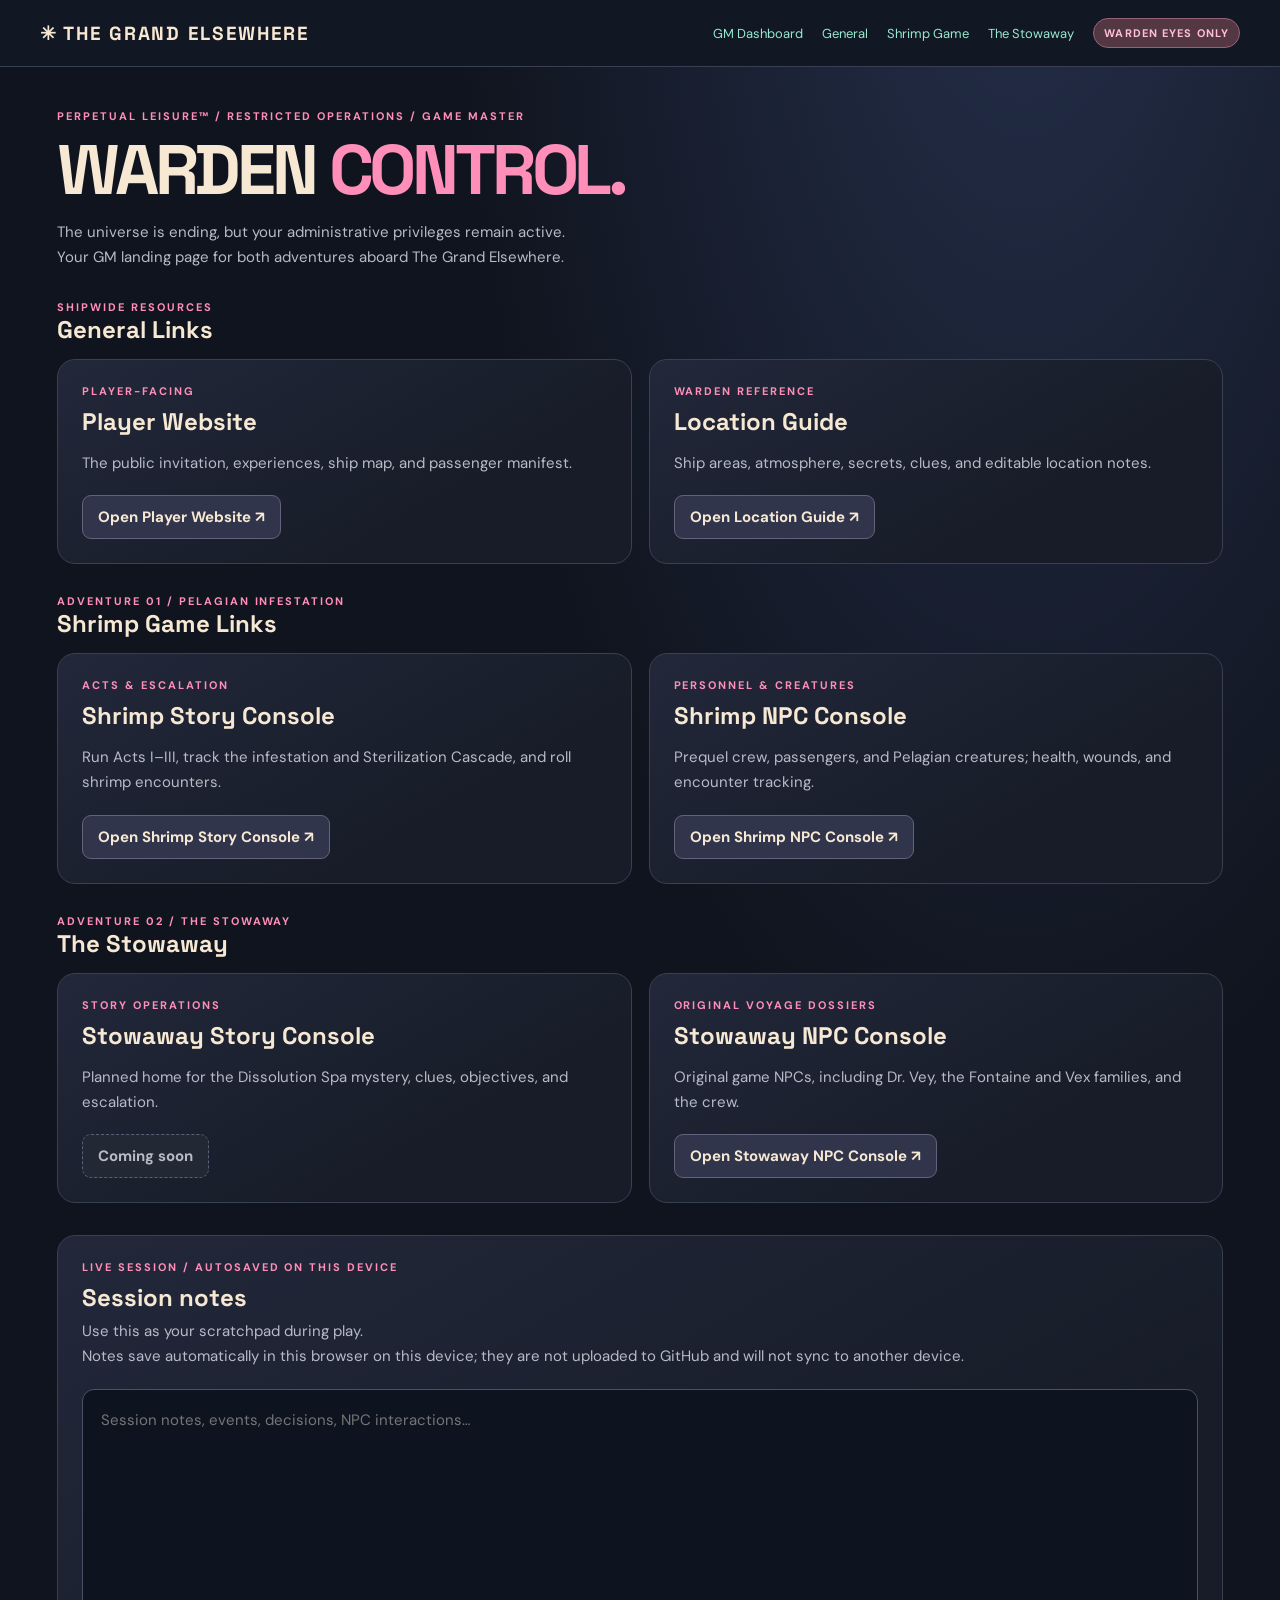
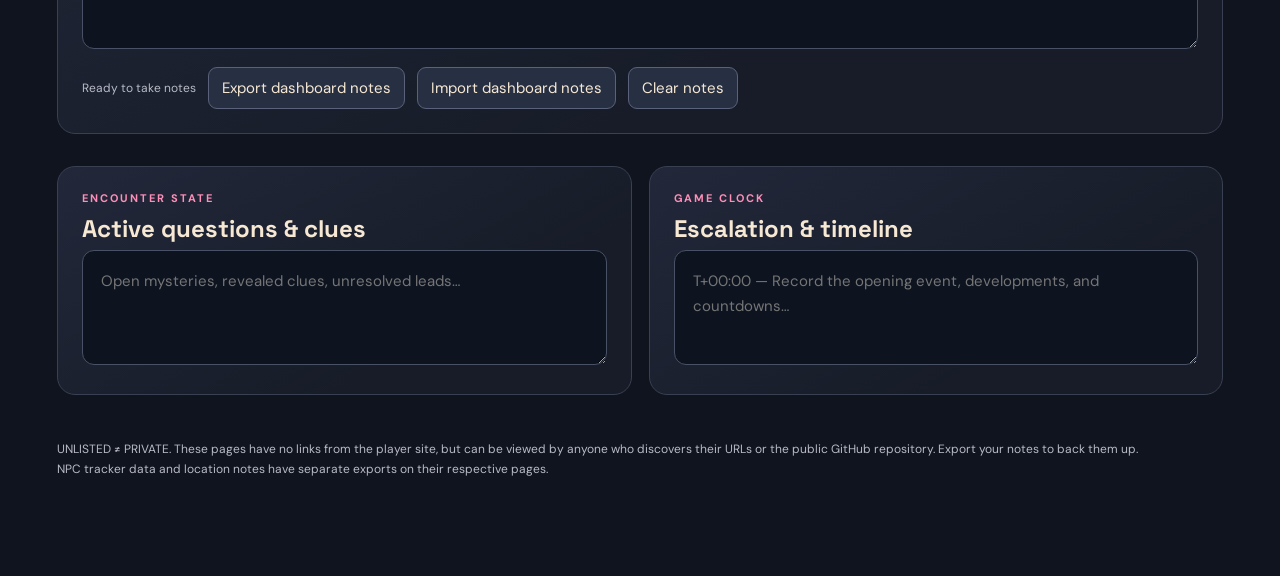
==== commit 940cee44: "Update gm-dash.html" ====
--- a/gm-dash.html
+++ b/gm-dash.html
@@ -37,7 +37,7 @@
 <article class="panel"><div class="eyebrow">Acts &amp; escalation</div><h2>Shrimp Story Console</h2><p>Run Acts I–III, track the infestation and Sterilization Cascade, and roll shrimp encounters.</p><a class="action" href="shrimp_story_console.html">Open Shrimp Story Console ↗</a></article>
 <article class="panel"><div class="eyebrow">Personnel &amp; creatures</div><h2>Shrimp NPC Console</h2><p>Prequel crew, passengers, and Pelagian creatures; health, wounds, and encounter tracking.</p><a class="action" href="shrimp_npc_console.html">Open Shrimp NPC Console ↗</a></article>
 </div></section>
-<section class="link-section" id="stowaway" aria-labelledby="stowaway-heading"><div class="eyebrow">Adventure 02 / Dissolution Spa</div><h2 id="stowaway-heading">The Stowaway</h2><div class="grid">
+<section class="link-section" id="stowaway" aria-labelledby="stowaway-heading"><div class="eyebrow">Adventure 02 / The Stowaway</div><h2 id="stowaway-heading">The Stowaway</h2><div class="grid">
 <article class="panel"><div class="eyebrow">Story operations</div><h2>Stowaway Story Console</h2><p>Planned home for the Dissolution Spa mystery, clues, objectives, and escalation.</p><span class="placeholder" aria-label="Stowaway Story Console coming soon">Coming soon</span></article>
 <article class="panel"><div class="eyebrow">Original voyage dossiers</div><h2>Stowaway NPC Console</h2><p>Original game NPCs, including Dr. Vey, the Fontaine and Vex families, and the crew.</p><a class="action" href="grand_elsewhere_gm.html">Open Stowaway NPC Console ↗</a></article>
 </div></section>
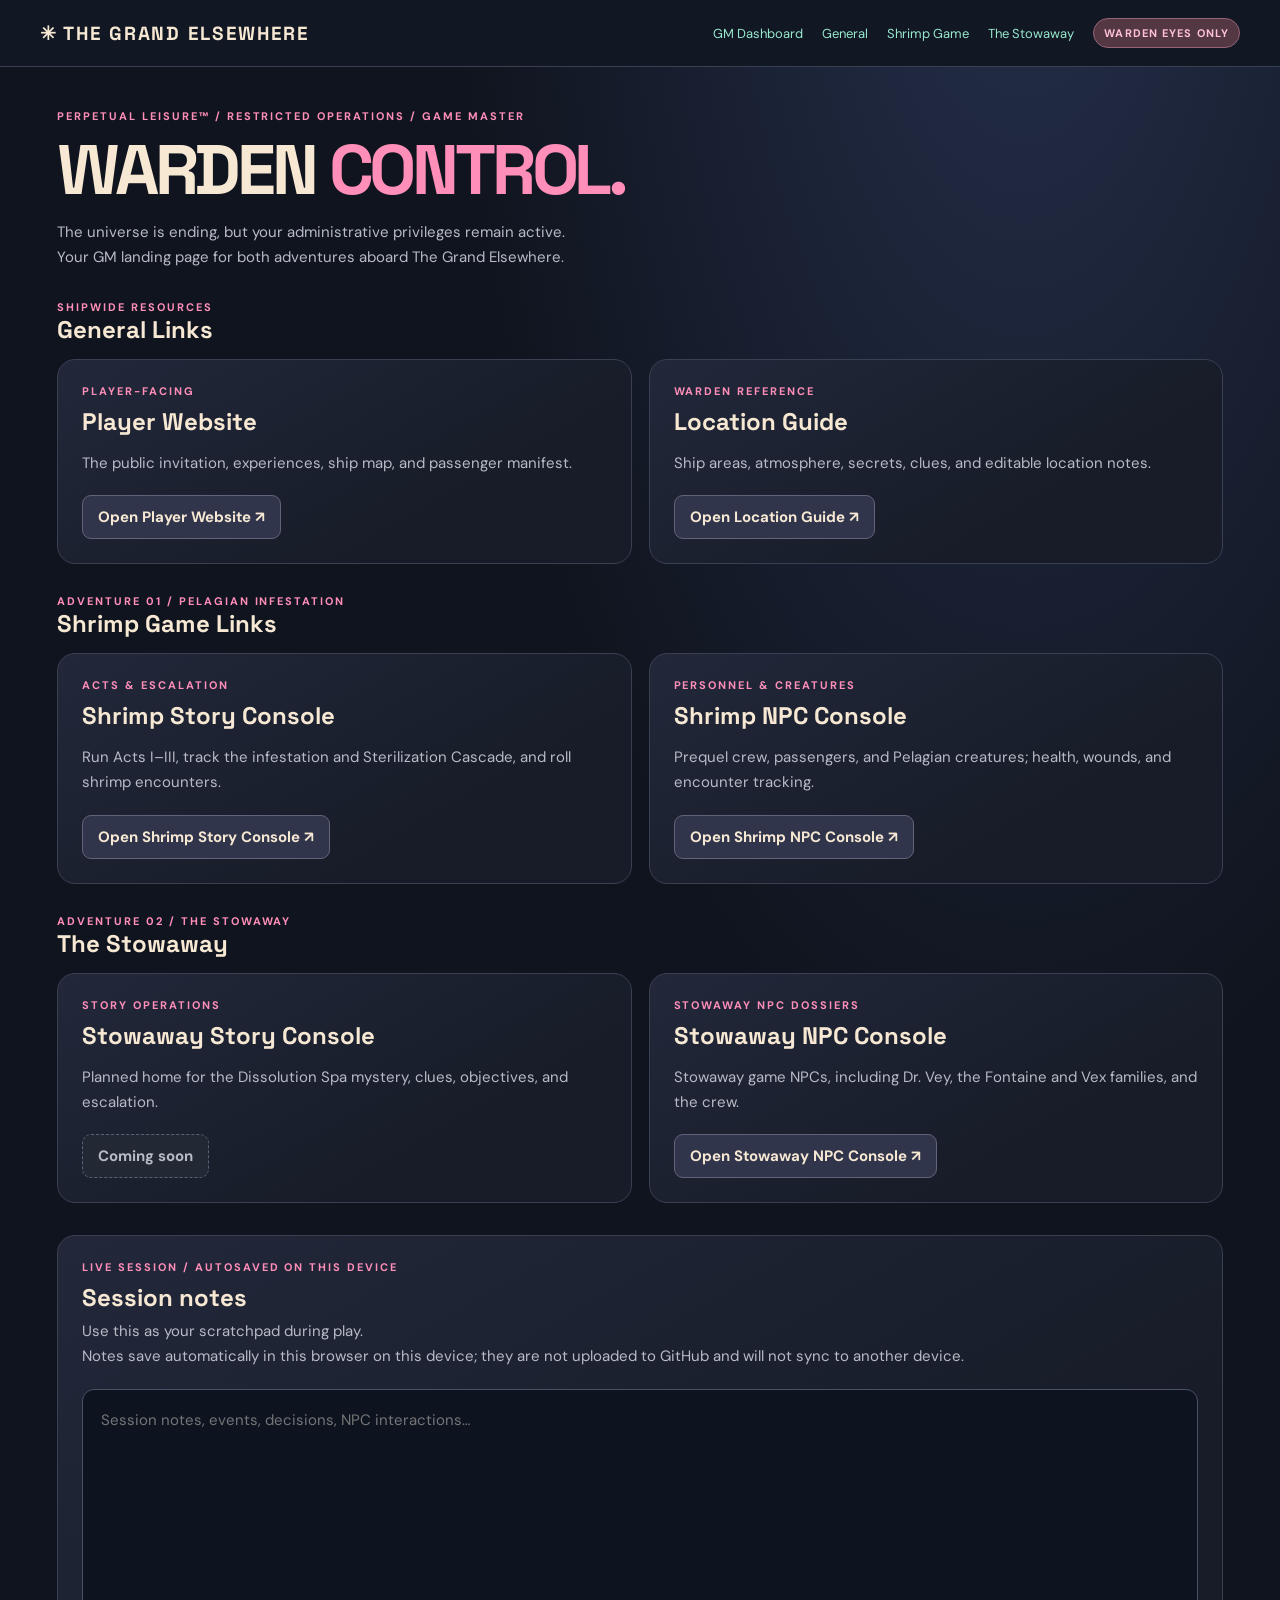
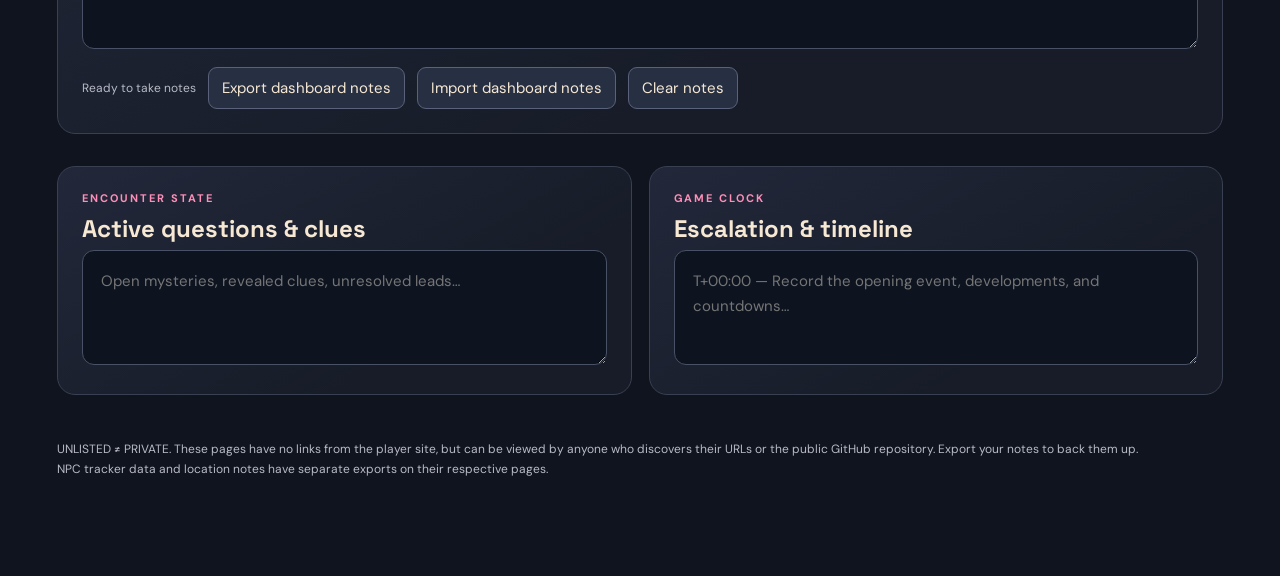
==== commit ff126631: "Update gm-dash.html" ====
--- a/gm-dash.html
+++ b/gm-dash.html
@@ -39,7 +39,7 @@
 </div></section>
 <section class="link-section" id="stowaway" aria-labelledby="stowaway-heading"><div class="eyebrow">Adventure 02 / The Stowaway</div><h2 id="stowaway-heading">The Stowaway</h2><div class="grid">
 <article class="panel"><div class="eyebrow">Story operations</div><h2>Stowaway Story Console</h2><p>Planned home for the Dissolution Spa mystery, clues, objectives, and escalation.</p><span class="placeholder" aria-label="Stowaway Story Console coming soon">Coming soon</span></article>
-<article class="panel"><div class="eyebrow">Original voyage dossiers</div><h2>Stowaway NPC Console</h2><p>Original game NPCs, including Dr. Vey, the Fontaine and Vex families, and the crew.</p><a class="action" href="grand_elsewhere_gm.html">Open Stowaway NPC Console ↗</a></article>
+<article class="panel"><div class="eyebrow">Stowaway NPC dossiers</div><h2>Stowaway NPC Console</h2><p>Stowaway game NPCs, including Dr. Vey, the Fontaine and Vex families, and the crew.</p><a class="action" href="grand_elsewhere_gm.html">Open Stowaway NPC Console ↗</a></article>
 </div></section>
 <section class="panel"><div class="eyebrow">Live Session / Autosaved on this device</div><h2>Session notes</h2><p>Use this as your scratchpad during play.<br>Notes save automatically in this browser on this device; they are not uploaded to GitHub and will not sync to another device.</p><textarea class="textarea" id="notes" placeholder="Session notes, events, decisions, NPC interactions…"></textarea><div class="row" style="margin-top:13px"><span id="status" class="meta" aria-live="polite">Ready to take notes</span><button class="btn" id="export">Export dashboard notes</button><button class="btn" id="import">Import dashboard notes</button><input id="file" type="file" accept="application/json,.json" hidden><button class="btn" id="clear">Clear notes</button></div></section>
 <section class="grid"><article class="panel"><div class="eyebrow">Encounter state</div><h2>Active questions &amp; clues</h2><textarea class="textarea smallarea" id="clues" placeholder="Open mysteries, revealed clues, unresolved leads…"></textarea></article><article class="panel"><div class="eyebrow">Game clock</div><h2>Escalation &amp; timeline</h2><textarea class="textarea smallarea" id="timeline" placeholder="T+00:00 — Record the opening event, developments, and countdowns…"></textarea></article></section>
